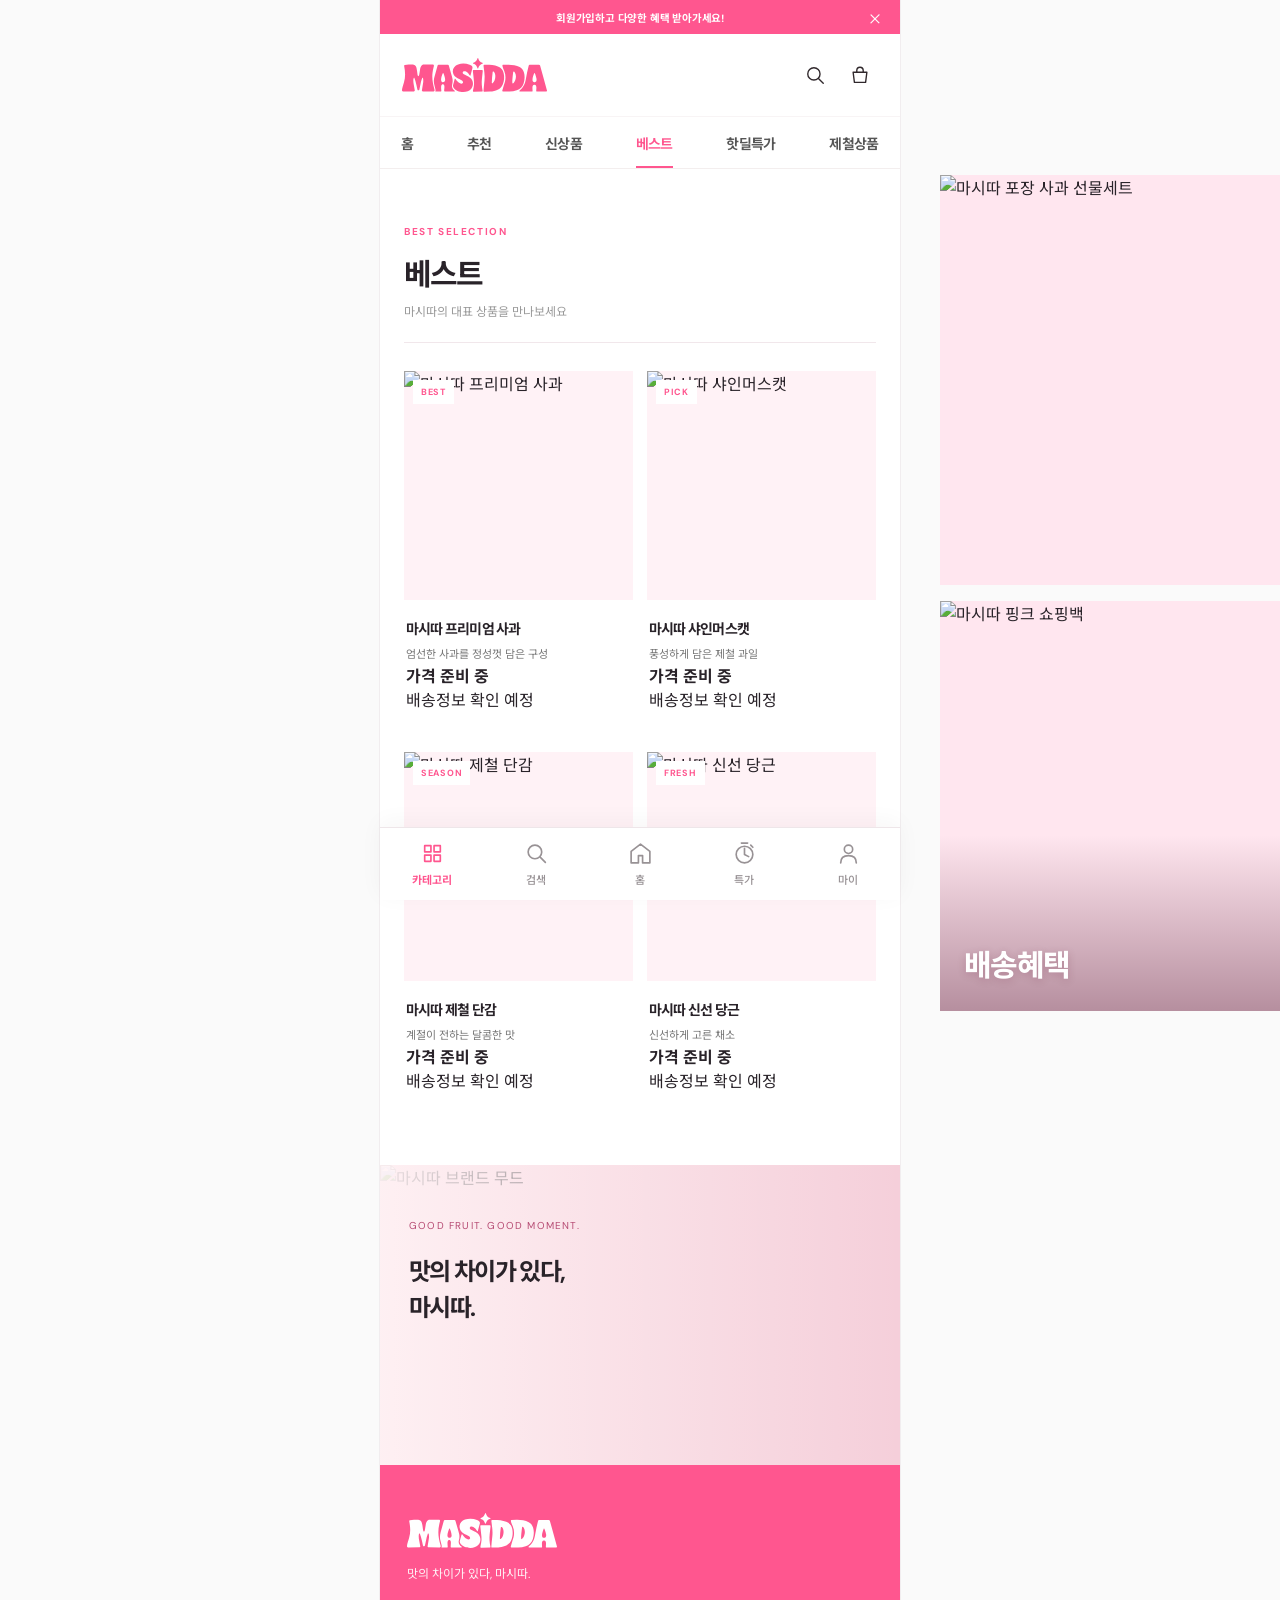
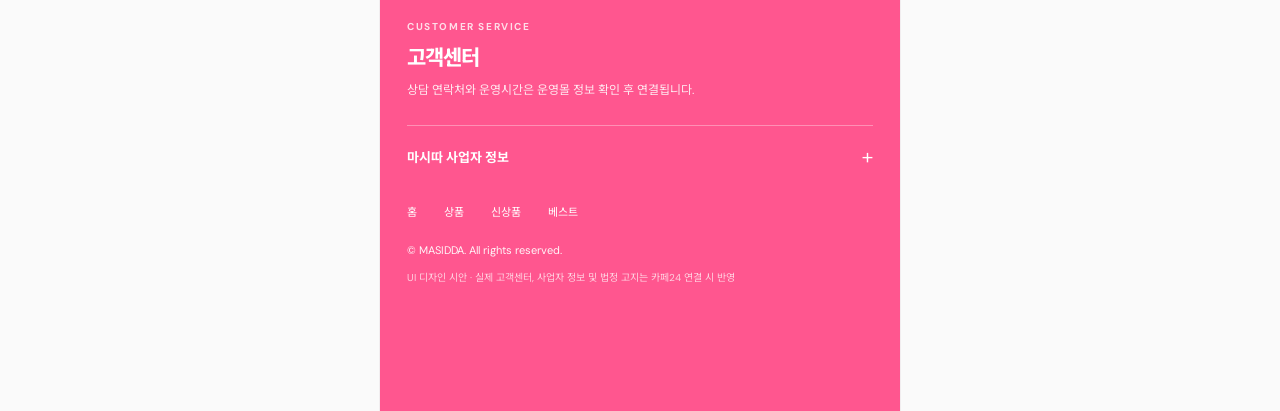
==== best.html @ 2bf72640 "Refine collection listings into clean Onbrix-inspired product commerce cards" ====
<!doctype html>
<html lang="ko"><head><meta charset="utf-8"><meta name="viewport" content="width=device-width,initial-scale=1"><meta name="theme-color" content="#FF568F"><title>베스트 | 마시따 MASIDDA</title><meta name="description" content="베스트 상품을 소개하는 마시따 쇼핑몰 디자인 시안"><link rel="preconnect" href="https://fonts.googleapis.com"><link rel="preconnect" href="https://fonts.gstatic.com" crossorigin><link href="https://fonts.googleapis.com/css2?family=DM+Sans:wght@400;500;600;700&family=Noto+Sans+KR:wght@400;500;600;700;800&display=swap" rel="stylesheet"><link rel="stylesheet" href="./styles.css"><script src="./script.js" defer></script></head>
<body class="no-listing-hero"><div class="site-frame">
<aside class="right-promo" aria-label="마시따 브랜드 안내">
<a class="side-banner side-banner-image-only" href="./season.html" aria-label="마시따 프리미엄 사과 선물세트 보기"><img src="https://nineworksdatabase.planus253.workers.dev/cdn/uncategorized/20261110-045407-2026-11-10-1-50-19-5f9f5aec.webp" alt="마시따 포장 사과 선물세트" loading="lazy"></a>
<a class="side-banner side-banner-delivery" href="./deals.html" aria-label="마시따 배송혜택 보기"><img src="https://nineworksdatabase.planus253.workers.dev/cdn/uncategorized/20261110-045406-2026-11-10-1-50-12-e83f3f9f.webp" alt="마시따 핑크 쇼핑백" loading="lazy"><div class="side-banner-copy"><strong>배송혜택</strong></div></a>
</aside>
<main class="store" id="top">
  <div class="top-notice"><span>회원가입하고 다양한 혜택 받아가세요!</span><button id="closeNotice" aria-label="공지 닫기" type="button">×</button></div>
  <header class="header"><a class="header-logo" href="./index.html" aria-label="마시따 홈"><img src="./assets/masidda-logo-pink.svg" alt="MASIDDA"></a><div class="header-actions"><button class="icon-btn search-toggle" type="button" aria-label="상품 검색"><svg viewBox="0 0 24 24" aria-hidden="true"><circle cx="10.8" cy="10.8" r="6.7"/><path d="m16 16 5 5"/></svg></button><button id="cartBtn" class="icon-btn" type="button" aria-label="장바구니"><svg viewBox="0 0 24 24" aria-hidden="true"><path d="M4.5 9h15l-1.4 11H5.9L4.5 9ZM8.5 9V7a3.5 3.5 0 0 1 7 0v2"/></svg></button></div></header>
  <nav class="main-nav" aria-label="주요 메뉴"><a href="./index.html">홈</a><a href="./recommend.html">추천</a><a href="./new.html">신상품</a><a class="active" aria-current="page" href="./best.html">베스트</a><a href="./deals.html">핫딜특가</a><a href="./season.html">제철상품</a></nav>
  <section class="listing-section"><div class="listing-heading"><span>BEST SELECTION</span><h2>베스트</h2><p>마시따의 대표 상품을 만나보세요</p></div><div class="listing-grid"><article class="listing-card"><div class="listing-photo"><img src="https://nineworksdatabase.planus253.workers.dev/cdn/uncategorized/20261110-045303-1-cff39577.webp" loading="lazy" alt="마시따 프리미엄 사과"><span class="listing-tag">BEST</span></div><div class="listing-meta"><h3>마시따 프리미엄 사과</h3><p>엄선한 사과를 정성껏 담은 구성</p><div class="listing-pricing"><strong>가격 준비 중</strong></div><div class="listing-benefit"><span>배송정보 확인 예정</span></div></div></article><article class="listing-card"><div class="listing-photo"><img src="https://nineworksdatabase.planus253.workers.dev/cdn/uncategorized/20261110-045305-4414-67def83f.webp" loading="lazy" alt="마시따 샤인머스캣"><span class="listing-tag">PICK</span></div><div class="listing-meta"><h3>마시따 샤인머스캣</h3><p>풍성하게 담은 제철 과일</p><div class="listing-pricing"><strong>가격 준비 중</strong></div><div class="listing-benefit"><span>배송정보 확인 예정</span></div></div></article><article class="listing-card"><div class="listing-photo"><img src="https://nineworksdatabase.planus253.workers.dev/cdn/uncategorized/20261110-045304-333-63febd70.webp" loading="lazy" alt="마시따 제철 단감"><span class="listing-tag">SEASON</span></div><div class="listing-meta"><h3>마시따 제철 단감</h3><p>계절이 전하는 달콤한 맛</p><div class="listing-pricing"><strong>가격 준비 중</strong></div><div class="listing-benefit"><span>배송정보 확인 예정</span></div></div></article><article class="listing-card"><div class="listing-photo"><img src="https://nineworksdatabase.planus253.workers.dev/cdn/uncategorized/20261110-045305-4444-6c6596a1.webp" loading="lazy" alt="마시따 신선 당근"><span class="listing-tag">FRESH</span></div><div class="listing-meta"><h3>마시따 신선 당근</h3><p>신선하게 고른 채소</p><div class="listing-pricing"><strong>가격 준비 중</strong></div><div class="listing-benefit"><span>배송정보 확인 예정</span></div></div></article></div></section><section class="listing-promo"><img src="https://nineworksdatabase.planus253.workers.dev/cdn/uncategorized/20261110-045405-2684-182d01d9.webp" alt="마시따 브랜드 무드" loading="lazy"><div><span>GOOD FRUIT. GOOD MOMENT.</span><h2>맛의 차이가 있다,<br>마시따.</h2></div></section><footer class="footer" id="footer">
  <div class="footer-brand"><img src="./assets/masidda-logo-white.svg" alt="MASIDDA"><p>맛의 차이가 있다, 마시따.</p></div>
  <div class="footer-service"><span class="footer-kicker">CUSTOMER SERVICE</span><h2>고객센터</h2><p>상담 연락처와 운영시간은 운영몰 정보 확인 후 연결됩니다.</p></div>
  <details class="footer-business"><summary>마시따 사업자 정보 <span aria-hidden="true">+</span></summary><div>상호명, 대표자, 사업자등록번호, 통신판매업 신고번호, 주소 등 사업자 정보를 카페24 운영몰에서 확인 후 적용합니다.</div></details>
  <div class="footer-nav"><a href="./index.html">홈</a><a href="./recommend.html">상품</a><a href="./new.html">신상품</a><a href="./best.html">베스트</a></div>
  <p class="footer-copyright">© MASIDDA. All rights reserved.</p>
  <p class="footer-demo">UI 디자인 시안 · 실제 고객센터, 사업자 정보 및 법정 고지는 카페24 연결 시 반영</p>
</footer>
<nav class="bottom-navigation" aria-label="하단 빠른 메뉴"><a class="bottom-navigation-item " href="./recommend.html" data-nav="category"><svg viewBox="0 0 24 24" fill="none" stroke="currentColor" stroke-width="1.6" stroke-linecap="round" stroke-linejoin="round" aria-hidden="true"><rect x="4.5" y="4.5" width="6" height="6"/><rect x="13.5" y="4.5" width="6" height="6"/><rect x="4.5" y="13.5" width="6" height="6"/><rect x="13.5" y="13.5" width="6" height="6"/></svg><span>카테고리</span></a><button class="bottom-navigation-item search-toggle" type="button" data-nav="search"><svg viewBox="0 0 24 24" fill="none" stroke="currentColor" stroke-width="1.6" stroke-linecap="round" stroke-linejoin="round" aria-hidden="true"><circle cx="10.5" cy="10.5" r="6.5"/><path d="m15.5 15.5 5 5"/></svg><span>검색</span></button><a class="bottom-navigation-item " href="./index.html" data-nav="home"><svg viewBox="0 0 24 24" fill="none" stroke="currentColor" stroke-width="1.6" stroke-linecap="round" stroke-linejoin="round" aria-hidden="true"><path d="m3 10 9-7 9 7v11h-7v-7h-4v7H3z"/></svg><span>홈</span></a><a class="bottom-navigation-item " href="./deals.html" data-nav="deals"><svg viewBox="0 0 24 24" fill="none" stroke="currentColor" stroke-width="1.6" stroke-linecap="round" stroke-linejoin="round" aria-hidden="true"><circle cx="12" cy="13" r="8"/><path d="M12 7v6l4 2M9 2h6M18 4l2 2"/></svg><span>특가</span></a><button class="bottom-navigation-item my-toggle" type="button" data-nav="my"><svg viewBox="0 0 24 24" fill="none" stroke="currentColor" stroke-width="1.6" stroke-linecap="round" stroke-linejoin="round" aria-hidden="true"><circle cx="12" cy="8" r="4"/><path d="M4.5 21c0-4.5 3-7 7.5-7s7.5 2.5 7.5 7"/></svg><span>마이</span></button></nav></main></div>
<div class="search-overlay" id="searchOverlay" hidden><div class="search-panel" role="dialog" aria-modal="true" aria-label="상품 검색"><div class="search-panel-header"><strong>상품 검색</strong><button class="search-close" type="button" aria-label="검색 닫기">×</button></div><form class="search-form" id="searchForm"><input id="searchInput" type="search" placeholder="찾으시는 과일을 검색하세요" aria-label="검색어" required><button type="submit">검색</button></form><div id="searchResults" class="search-results" aria-live="polite"><p>사과, 단감, 샤인머스캣, 당근을 검색할 수 있습니다.</p></div></div></div><div id="toast" class="toast" role="status" aria-live="polite"></div></body></html>
---- styles.css ----
:root{--pink:#FF568F;--ink:#222;--gray:#757575;--line:#eee;--paper:#fff;--soft:#fff0f5}*{box-sizing:border-box}html{scroll-behavior:smooth}body{margin:0;background:#fafafa;color:var(--ink);font-family:"DM Sans","Noto Sans KR",sans-serif;-webkit-font-smoothing:antialiased}a{color:inherit;text-decoration:none}button{cursor:pointer;font:inherit}button:focus-visible,a:focus-visible{outline:2px solid:var(--pink);outline-offset:3px}.site-frame{width:760px;position:relative;margin:0 auto;display:flex;justify-content:flex-end}.store{width:430px;flex:0 0 430px;background:white;min-height:100vh}.left-promo{position:absolute;right:calc(100% - 255px);top:350px;width:288px;height:310px}.left-promo-inner{height:100%;background:linear-gradient(155deg,#ffeff6,#fff8fa);position:relative;display:flex;flex-direction:column;align-items:center;justify-content:center;gap:8px;overflow:hidden;text-align:center;color:#57313f}.left-promo-inner:before,.left-promo-inner:after{content:"♥";position:absolute;color:#f8c5d8;font-size:65px;opacity:.6}.left-promo-inner:before{top:-15px;left:-15px;transform:rotate(-22deg)}.left-promo-inner:after{bottom:-21px;right:1px;transform:rotate(22deg)}.hearts{color:#ffabc8;letter-spacing:14px;font-size:13px}.hearts span{color:#ff79a5}.promo-eyebrow{font-size:8px;letter-spacing:.12em;color:#cf6e92;margin:3px 0}.left-promo strong{font-size:23px;letter-spacing:-.08em;line-height:1.28;margin-bottom:4px}.coupon-ticket{background:#f9cbdc;min-width:126px;padding:9px 12px;display:flex;flex-direction:column;gap:1px;clip-path:polygon(0 0,100% 0,100% 42%,95% 50%,100% 58%,100% 100%,0 100%,0 58%,5% 50%,0 42%)}.coupon-ticket span{font-size:10px}.coupon-ticket b{font-size:19px;letter-spacing:-.04em}.left-promo small{font-size:8px;color:#c57b95;margin-top:4px}.top-notice{height:36px;background:var(--pink);display:flex;align-items:center;justify-content:center;color:#fff;position:relative;font-size:11px;font-weight:700}.top-notice button{position:absolute;right:12px;top:1px;background:transparent;border:0;color:#fff;font-weight:200;font-size:28px;line-height:32px}.header{height:72px;display:flex;align-items:center;justify-content:space-between;padding:0 21px;background:white}.icon-btn{display:grid;place-items:center;width:32px;height:32px;border:0;background:transparent;padding:3px}.icon-btn svg{width:23px;height:23px;fill:none;stroke:#383838;stroke-width:1.5;stroke-linecap:round;stroke-linejoin:round}.header-logo{background:var(--pink);width:130px;height:39px;display:grid;place-items:center}.header-logo img{display:block;width:116px;height:27px;object-fit:contain}.main-nav{display:flex;align-items:center;justify-content:space-between;height:43px;padding:0 17px;gap:4px;background:#fff;white-space:nowrap}.main-nav a{font-size:12px;font-weight:700;align-self:stretch;display:grid;place-items:center;position:relative;letter-spacing:-.05em}.main-nav a.active{color:var(--pink)}.main-nav a.active:after{content:"";position:absolute;bottom:0;height:3px;background:var(--pink);left:0;right:0}.hero{position:relative;height:545px;overflow:hidden;background:#f2e5df}.hero-track{height:100%;display:flex;transition:transform .45s ease}.hero-slide{position:relative;width:100%;height:100%;flex:0 0 100%;overflow:hidden}.hero-photo{position:absolute;inset:0;background-position:center;background-size:cover}.hero-apple{background-image:url('https://images.unsplash.com/photo-1560806887-1e4cd0b6cbd6?auto=format&fit=crop&w=900&q=90')}.hero-persimmon{background-image:url('https://images.pexels.com/photos/209339/pexels-photo-209339.jpeg?auto=compress&cs=tinysrgb&w=1000')}.hero-gradient{position:absolute;inset:0;background:linear-gradient(to bottom,transparent 35%,rgba(23,15,12,.05) 46%,rgba(23,15,12,.68) 100%)}.hero-copy{position:absolute;bottom:52px;left:29px;right:28px;color:white;text-shadow:0 1px 5px #0004}.hero-copy>span{font-size:10px;letter-spacing:.1em;font-weight:600}.hero-copy h1{font-size:33px;line-height:1.3;letter-spacing:-.065em;margin:10px 0}.hero-copy p{font-size:12px;margin:0}.slide-member{background:#161014}.member-hero{height:100%;display:flex;flex-direction:column;align-items:center;justify-content:center;text-align:center;color:#fff;background:radial-gradient(ellipse at 50% 105%,#6e3b5b 0%,#161014 55%)}.member-hero>small{font-size:10px;letter-spacing:.15em;color:#ffc0d6}.member-hero h1{font-size:32px;letter-spacing:-.07em;line-height:1.32;margin:24px 0 13px}.member-hero h1 em{color:#FF568F;font-style:normal;font-size:38px}.member-hero p{font-size:11px;color:#ddd}.member-ticket{margin-top:46px;background:#fff7f9;border-radius:14px;transform:rotate(-6deg);width:234px;padding:30px 15px;color:#c34f78;font-size:10px;font-weight:700}.member-ticket b{display:block;color:#141414;font-size:33px;letter-spacing:-.05em}.hero-pagination{position:absolute;bottom:20px;right:13px;color:#fff;font-size:10px;z-index:3;display:flex;gap:13px;align-items:center;text-shadow:0 1px 3px #0008}.dots{display:flex;gap:5px}.dots button{border:0;background:#ffffff88;padding:0;width:5px;height:5px;border-radius:50%}.dots button.active{background:var(--pink);width:13px;border-radius:4px}.category-icons{padding:43px 17px 36px;display:grid;grid-template-columns:repeat(5,minmax(0,1fr));text-align:center;gap:4px}.category-icons a{display:flex;flex-direction:column;align-items:center;gap:12px;font-size:10px;font-weight:600;white-space:nowrap}.cat-circle{width:49px;height:49px;display:grid;place-items:center;border-radius:50%;font-weight:800;font-size:16px}.cat-all{background:#ffcfcb;color:#f45877}.cat-apple{background:#f3d6d0;font-size:26px}.cat-veg{background:#e2c8bd;font-size:26px}.cat-food{background:#ffc0ac;font-size:26px}.cat-life{background:#f3beca;font-size:26px}.product-section{padding:32px 22px 34px}.first-section{padding-top:19px}.section-head{display:flex;align-items:end;justify-content:space-between;margin-bottom:20px}.section-head small,.story small,.reviews>small{font-size:9px;letter-spacing:.13em;color:#cf7292;font-weight:700}.section-head h2{font-size:20px;font-weight:800;letter-spacing:-.065em;margin:5px 0 0}.spark{color:#ffbc4c;margin-left:3px}.section-head>a{color:#888;font-size:10px;white-space:nowrap;padding-bottom:2px}.section-head>a span{font-size:17px;margin-left:3px}.product-row{display:grid;grid-auto-flow:column;grid-auto-columns:46%;gap:13px;overflow-x:auto;scrollbar-width:none;scroll-snap-type:x mandatory}.product-row::-webkit-scrollbar{display:none}.product-card{min-width:0;scroll-snap-align:start}.product-photo{aspect-ratio:1/1.16;background:#f4f1ed;position:relative;overflow:hidden}.product-photo img{width:100%;height:100%;object-fit:cover;display:block}.tag{position:absolute;top:8px;left:8px;padding:5px 6px;background:var(--pink);color:#fff;font-size:9px;letter-spacing:.06em}.product-card h3{font-size:12px;line-height:1.5;letter-spacing:-.04em;margin:10px 0 3px}.product-card p{font-size:10px;color:#888;margin:0}.price-placeholder{display:block;font-size:10px;color:#ac7090;margin-top:9px}.two-grid{display:grid;grid-template-columns:1fr 1fr;gap:14px}.line-promo{background:#ffeaf2;padding:32px 23px;position:relative;overflow:hidden;min-height:185px}.line-promo div{position:relative;z-index:1;display:flex;flex-direction:column;gap:13px}.line-promo div>span{font-size:10px;color:#c4547a;letter-spacing:.09em}.line-promo strong{font-size:22px;line-height:1.4;letter-spacing:-.06em}.line-promo small{font-size:11px}.promo-stamp{position:absolute;right:-25px;bottom:-62px;color:#ff8bb2;font-weight:800;font-size:175px;letter-spacing:-.1em;opacity:.35}.story{padding:62px 28px;background:#fff0f5;text-align:center}.story h2{font-size:25px;line-height:1.47;letter-spacing:-.075em;margin:17px 0}.story p{font-size:12px;line-height:1.9;color:#84727a}.story a{display:inline-block;border-bottom:1px solid #d76791;padding:6px 0;margin-top:16px;font-size:11px}.reviews{padding:45px 22px;background:#fffafc}.reviews h2{font-size:19px;letter-spacing:-.055em}.review-card{background:#fff;padding:28px 17px;text-align:center;border:1px solid #f5e3e9}.review-card span{color:#ff568f}.review-card p{font-size:11px;color:#888}.footer{background:#f8f8f8;padding:36px 24px 48px}.footer-logo{display:inline-grid;place-items:center;background:var(--pink);padding:8px 12px}.footer-logo img{width:110px;height:25px;object-fit:contain}.footer p{font-size:11px;color:#666}.footer-links{display:flex;gap:20px;font-size:11px;padding:20px 0;border-bottom:1px solid #ddd}.footer small{display:block;color:#999;font-size:10px;line-height:1.7;padding-top:15px}.backdrop{position:fixed;inset:0;background:#0007;z-index:20}.backdrop[hidden]{display:none}.drawer{position:fixed;z-index:21;background:white;right:0;top:0;bottom:0;width:min(340px,85vw);padding:23px;display:flex;flex-direction:column;gap:23px;transform:translateX(105%);transition:transform .25s}.drawer.open{transform:translateX(0)}.drawer-head{background:var(--pink);margin:-23px -23px 10px;padding:23px;display:flex;align-items:center;justify-content:space-between}.drawer-head img{width:134px;height:32px}.drawer-head button{background:transparent;border:0;color:white;font-size:32px}.drawer>a{font-size:16px;font-weight:600}.toast{position:fixed;bottom:28px;left:50%;transform:translate(-50%,20px);background:#30232a;color:white;z-index:35;padding:14px 18px;font-size:12px;opacity:0;transition:.2s;pointer-events:none;text-align:center;max-width:90vw}.toast.show{opacity:1;transform:translate(-50%,0)}@media(min-width:1100px){.site-frame{width:860px}.left-promo{right:calc(100% - 330px)}}@media(max-width:760px){body{background:#fff}.site-frame{display:block;width:100%}.left-promo{display:none}.store{width:100%;max-width:430px;margin:auto}.hero{height:min(126vw,545px)}}@media(max-width:390px){.header{height:66px}.main-nav{padding:0 10px}.main-nav a{font-size:11px}.category-icons{padding:35px 10px}.cat-circle{width:44px;height:44px}.category-icons a{font-size:9px}.hero-copy h1{font-size:30px}}@media(prefers-reduced-motion:reduce){*,*:before,*:after{scroll-behavior:auto!important;transition:none!important}}
/* MASIDDA brand refinement / 2026-11 */
:root {--pink:#FF568F;--ink:#292329;--soft-pink:#fff3f7}
body{background:#fafafa;color:var(--ink)}
.store{box-shadow:0 0 0 1px #f1edef}
.header{height:78px;background:#fff;padding:0 24px;border-bottom:1px solid #f8f4f5}
.header-logo{background:transparent;width:150px;height:55px;display:flex;align-items:center;justify-content:center}
.header-logo img{width:142px;height:auto;max-height:44px;object-fit:contain}
.icon-btn{width:38px;height:38px;border-radius:50%;transition:background .2s ease}
.icon-btn:hover{background:#fff1f5}
.icon-btn svg{width:22px;height:22px;stroke:#30282c;stroke-width:1.5}
.top-notice{height:34px;font-size:10.5px;letter-spacing:-.02em}
.main-nav{height:49px;border-bottom:1px solid #f3eeee;padding:0 19px}
.main-nav a{font-size:11px;color:#555;font-weight:600;letter-spacing:-.04em}
.main-nav a.active{color:#FF568F;font-weight:800}
.main-nav a.active:after{height:2px}
.left-promo-inner{background:#fff2f6;border:1px solid #ffe1ea;gap:10px}
.left-promo-inner:before,.left-promo-inner:after{content:"";width:100px;height:100px;border:1px solid #fac2d5;border-radius:50%;opacity:.7}
.left-promo-inner:before{top:-60px;left:-45px}
.left-promo-inner:after{bottom:-60px;right:-40px}
.hearts,.hearts span{color:#d97196;letter-spacing:.13em;font-size:9px;font-weight:700}
.left-promo strong{font-size:22px;line-height:1.4}
.coupon-ticket{background:#fff;clip-path:none;border:1px solid #f4cad7;min-width:145px;padding:10px 15px}
.coupon-ticket b{color:#FF568F;font-size:21px}
.coupon-ticket span{color:#66535a}
.promo-eyebrow{display:none}
.category-icons{padding:32px 15px;border-bottom:1px solid #f7f4f5;gap:6px}
.category-icons a{gap:10px;font-size:10px;color:#484147;letter-spacing:-.03em}
.cat-circle,.cat-all,.cat-apple,.cat-veg,.cat-food,.cat-life{width:59px;height:59px;background:#fff2f6;border:1px solid #ffe0eb;color:#dc4e7f;display:grid;place-items:center;transition:background .2s,transform .2s}
.cat-circle svg{width:28px;height:28px;fill:none;stroke:currentColor;stroke-width:1.5;stroke-linejoin:round;stroke-linecap:round}
.category-icons a:hover .cat-circle{background:#ffe0eb;transform:translateY(-2px)}
.hero{height:530px}
.hero-copy{bottom:57px}
.hero-copy h1{font-size:32px;line-height:1.38;font-weight:700}
.hero-copy>span{font-size:9px;font-weight:700;letter-spacing:.2em}
.hero-gradient{background:linear-gradient(to bottom,rgba(0,0,0,.01) 25%,rgba(0,0,0,.07) 50%,rgba(0,0,0,.73) 100%)}
.product-section{padding:38px 22px}
.first-section{padding-top:36px}
.section-head{margin-bottom:19px}
.section-head h2{font-size:20px;margin-top:7px;letter-spacing:-.06em}
.section-head small{color:#FF568F;letter-spacing:.16em}
.section-head>a{font-size:11px;color:#777}
.section-intro{font-size:11px;color:#9b8e93;margin:7px 0 0}
.product-photo{background:#f9f6f4;aspect-ratio:4/5;border-radius:2px}
.product-photo img{transition:transform .4s ease}
.product-card:hover .product-photo img{transform:scale(1.035)}
.tag{background:white;color:#e54e82;font-weight:700;letter-spacing:.08em;padding:7px 9px}
.product-card h3{font-size:13px;font-weight:700}
.product-card p{font-size:11px}
.line-promo{background:#fff2f6}
.story{background:#fff5f7}
.reviews{background:#fdfbfc}
@media(max-width:390px){.header-logo{width:136px}.header-logo img{width:132px}.main-nav{padding:0 12px}.main-nav a{font-size:10px}.cat-circle,.cat-all,.cat-apple,.cat-veg,.cat-food,.cat-life{width:49px;height:49px}.cat-circle svg{width:24px;height:24px}.hero{height:490px}}

/* Reference width exploration: Onbrix-inspired broader mobile storefront.
   520px is a working design target, not a verified measurement of Onbrix CSS. */
@media(min-width:951px){
  .site-frame{width:100%;max-width:1440px;display:flex;justify-content:center;margin:0 auto}
  .store{width:520px;flex:0 0 520px;max-width:520px}
  .left-promo{position:absolute;width:288px;height:310px;right:calc(50% + 320px);top:345px}
}
@media(min-width:761px) and (max-width:950px){
  .site-frame{width:100%;display:flex;justify-content:center}
  .store{width:520px;max-width:520px;flex:0 0 520px}
  .left-promo{display:none}
}
@media(max-width:760px){
  .site-frame{display:block;width:100%}
  .store{width:100%;max-width:520px;margin:0 auto;flex:auto}
  .left-promo{display:none}
}
@media(min-width:761px){
  .hero{height:620px}
  .hero-copy{bottom:65px;left:33px}
  .hero-copy h1{font-size:36px}
  .header{height:83px}
  .main-nav{height:52px;padding-left:25px;padding-right:25px}
  .main-nav a{font-size:12px}
  .category-icons{padding:39px 25px 38px}
  .cat-circle,.cat-all,.cat-apple,.cat-veg,.cat-food,.cat-life{width:66px;height:66px}
  .cat-circle svg{width:30px;height:30px}
  .product-section{padding-left:26px;padding-right:26px}
  .product-row{grid-auto-columns:45%;gap:16px}
  .two-grid{gap:18px}
  .section-head h2{font-size:22px}
}

/* MASIDDA supplied-image editorial layout */
.site-frame{overflow:visible}
.right-promo{position:absolute;left:calc(50% + 300px);top:175px;width:340px;display:flex;flex-direction:column;gap:20px;z-index:2}
.side-banner{display:block;position:relative;background:#fff0f5;overflow:hidden;border:1px solid #f0e9ec}
.side-banner img{display:block;width:100%;height:325px;object-fit:cover;object-position:center center;transition:transform .35s}
.side-banner:hover img{transform:scale(1.025)}
.side-banner-copy{padding:19px 22px 21px;background:#fff;display:flex;flex-direction:column;gap:8px}
.side-banner-copy span{font-size:10px;color:#FF568F;letter-spacing:.13em;font-weight:700}
.side-banner-copy strong{font-size:22px;line-height:1.4;letter-spacing:-.055em}
.side-banner-copy small{font-size:11px;color:#827b7d}
.hero{height:630px;background:#fff}
.hero-slide .hero-photo{background-repeat:no-repeat;background-position:center;background-size:cover}
.slide-apple{background:#fff}
.slide-apple .hero-photo{inset:auto 0 0;position:absolute;height:62%;background-size:cover;background-position:center 58%}
.slide-apple .hero-copy{top:65px;bottom:auto;color:#FF568F;text-shadow:none;left:30px}
.slide-apple .hero-copy>span{color:#cc4a78}
.slide-apple .hero-copy h1{font-size:38px;letter-spacing:-.065em}
.slide-apple .hero-copy p{color:#906773}
.slide-watermelon{background:#f7b1c3}
.slide-watermelon .hero-photo{inset:0;background-position:center}
.slide-watermelon .hero-copy{top:62px;bottom:auto;color:#fff;text-shadow:0 2px 10px #8a284766}
.slide-strawberry{background:#ffb4cb}
.slide-strawberry .hero-photo{inset:0;background-position:center 48%}
.slide-strawberry .hero-copy{top:60px;bottom:auto;color:#fff;text-shadow:0 2px 9px #8f43587a}
.hero-pagination{background:#32212a85;padding:7px 10px;border-radius:12px;bottom:18px;right:17px}
.line-promo{position:relative;min-height:300px;padding:0;background:#f9dae4;display:block;overflow:hidden}
.line-promo>img{width:100%;height:300px;display:block;object-fit:cover;object-position:center center}
.line-promo:after{content:"";position:absolute;inset:0;background:linear-gradient(90deg,#fff2f6ee 0%,#fff2f6be 48%,transparent 85%);pointer-events:none}
.line-promo .line-promo-copy{position:absolute;left:27px;top:42px;z-index:2;display:flex;flex-direction:column;gap:14px}
.line-promo .line-promo-copy span{font-size:10px;color:#bd456f;letter-spacing:.12em;font-weight:700}
.line-promo .line-promo-copy strong{font-size:24px;line-height:1.45;letter-spacing:-.055em}
.line-promo .line-promo-copy small{font-size:11px;color:#655660}
.story{padding:0;background:#fff;text-align:center}
.story-visual{height:270px;overflow:hidden;background:#fff}
.story-visual img{height:100%;width:100%;object-fit:cover;object-position:center}
.story-inner{padding:42px 24px 52px;background:#fff8fa}
.story-inner small{font-size:10px;letter-spacing:.14em;color:#FF568F}
.story-inner h2{font-size:29px;margin:15px 0;line-height:1.35}
.story-inner p{font-size:12px;line-height:1.85;color:#777}
.story-inner a{font-size:11px;margin-top:15px;display:inline-block;border-bottom:1px solid #FF568F;padding-bottom:6px}
.product-photo{aspect-ratio:1/1;background:#fff1f6}
.product-photo img{object-fit:cover;object-position:center}
.product-row{grid-auto-columns:48%}
@media(max-width:1100px){.right-promo{left:calc(50% + 285px);width:250px}.side-banner img{height:240px}.side-banner-copy{padding:15px}.side-banner-copy strong{font-size:18px}}
@media(max-width:950px){.right-promo{display:none}}
@media(max-width:760px){.hero{height:min(125vw,630px)}.slide-apple .hero-copy{top:50px}.slide-apple .hero-copy h1{font-size:33px}.line-promo>img{height:270px}.line-promo{min-height:270px}}
@media(max-width:390px){.hero{height:490px}.slide-apple .hero-copy h1{font-size:30px}.slide-apple .hero-copy{top:42px}.product-row{grid-auto-columns:51%}}

/* Premium slider indicator: understated, no pill or opaque box */
.hero-pagination{left:auto!important;right:24px!important;bottom:23px!important;display:flex!important;flex-direction:row!important;align-items:center!important;gap:13px!important;background:transparent!important;border:none!important;border-radius:0!important;padding:0!important;box-shadow:none!important;backdrop-filter:none!important;text-shadow:none!important;color:#fff!important;font-weight:600!important;font-size:10px!important;letter-spacing:.12em!important}
.hero-pagination #slideNumber{display:block;font-variant-numeric:tabular-nums;white-space:nowrap;text-shadow:0 1px 7px #0005}
.hero-pagination .dots{display:flex;align-items:center;gap:4px!important}
.hero-pagination .dots button{height:2px!important;width:20px!important;background:#ffffff80!important;border-radius:0!important;box-shadow:0 1px 4px #0002;transition:background .2s,width .2s}
.hero-pagination .dots button.active{width:28px!important;height:2px!important;background:#fff!important;border-radius:0!important}
/* Onbrix-style right editorial banners — full bleed artwork and embedded copy */
.right-promo{gap:16px!important}
.side-banner{height:410px;min-height:0;position:relative;display:block;border:none!important;border-radius:0!important;background:#ffe6ef;isolation:isolate}
.side-banner img{position:absolute!important;inset:0;width:100%!important;height:100%!important;object-fit:cover!important;object-position:center 58%!important;display:block}
.side-banner:after{content:"";position:absolute;inset:0;z-index:0;background:linear-gradient(180deg,rgba(255,244,248,.96) 0%,rgba(255,244,248,.85) 27%,rgba(255,244,248,.0) 60%);pointer-events:none}
.side-banner-copy{position:absolute!important;z-index:2;top:24px;left:24px;right:24px;bottom:auto;background:transparent!important;padding:0!important;display:flex;flex-direction:column;align-items:flex-start;gap:8px!important}
.side-banner-copy span{font-size:10px!important;letter-spacing:.16em;color:#cc4172!important}
.side-banner-copy strong{font-size:27px!important;line-height:1.38!important;letter-spacing:-.065em!important;color:#392b32}
.side-banner-copy small{margin-top:3px;font-size:11px!important;color:#836675!important}
@media(min-width:951px) and (max-width:1100px){.side-banner{height:345px}.side-banner-copy{top:18px;left:18px;right:18px}.side-banner-copy strong{font-size:23px!important}}
@media(max-width:950px){.right-promo{display:none!important}}

/* Review photo cards and official signature-pink footer */
.reviews{background:#fff!important;padding:52px 26px 62px!important}
.review-heading{display:flex;justify-content:space-between;gap:10px;align-items:center;margin-bottom:18px}
.review-heading .section-label{display:block;font-size:10px;font-weight:700;color:#FF568F;letter-spacing:.15em}
.review-heading h2{font-size:23px!important;font-weight:750;letter-spacing:-.055em;margin:8px 0 5px}
.review-heading p{font-size:11px;color:#8f8588;margin:0}
.review-more{font-size:11px;color:#777;white-space:nowrap}
.review-demo-label{font-size:10px;color:#a59b9e;margin:0 0 15px;line-height:1.6}
.review-carousel{display:grid;grid-auto-flow:column;grid-auto-columns:72%;gap:14px;overflow-x:auto;scroll-snap-type:x mandatory;scrollbar-width:none;padding-bottom:5px}
.review-carousel::-webkit-scrollbar{display:none}
.review-item{min-width:0;scroll-snap-align:start}
.review-picture{aspect-ratio:1/1;overflow:hidden;background:#fff2f6}
.review-picture img{height:100%;width:100%;display:block;object-fit:cover}
.review-detail{padding:13px 2px 8px}
.review-stars{color:#FF568F;letter-spacing:2px;font-size:15px;line-height:1}
.review-detail h3{font-size:14px;line-height:1.5;letter-spacing:-.045em;margin:9px 0 7px;font-weight:700}
.review-detail p{color:#777;font-size:12px;line-height:1.7;display:-webkit-box;-webkit-line-clamp:2;-webkit-box-orient:vertical;overflow:hidden;margin:0}
.review-author{display:block;margin-top:12px;color:#a89fa3;font-size:9px;letter-spacing:.09em}
.footer{background:#FF568F!important;color:#fff!important;padding:48px 27px 56px!important}
.footer-brand{padding-bottom:36px}
.footer-brand img{width:162px;max-width:100%;height:auto;display:block}
.footer-brand p{margin:16px 0 0;color:#fff!important;opacity:.92;font-size:12px}
.footer-service{padding:25px 0 31px;border-top:1px solid #ffffff55;border-bottom:1px solid #ffffff55}
.footer-kicker{display:block;font-size:10px;letter-spacing:.16em;font-weight:700;color:#fff;opacity:.8}
.footer-service h2{font-size:26px;letter-spacing:-.055em;margin:11px 0 9px;font-weight:750}
.footer-service p{font-size:12px!important;color:#fff!important;opacity:.86;line-height:1.8;margin:0}
.footer-business{border-bottom:1px solid #ffffff55;padding:22px 0}
.footer-business summary{list-style:none;font-size:13px;font-weight:700;display:flex;justify-content:space-between;align-items:center;cursor:pointer}
.footer-business summary::-webkit-details-marker{display:none}
.footer-business summary span{font-size:22px;font-weight:300;transition:transform .2s}
.footer-business[open] summary span{transform:rotate(45deg)}
.footer-business div{padding-top:15px;color:#fff;font-size:11px;line-height:1.75;opacity:.88}
.footer-nav{display:flex;justify-content:space-between;gap:10px;padding:25px 0 20px!important;border:0!important}
.footer-nav a{font-size:11px;color:#fff!important}
.footer-copyright{color:#fff!important;font-size:11px!important;opacity:.95;margin:7px 0!important}
.footer-demo{color:#fff!important;font-size:10px!important;opacity:.73;line-height:1.7;margin-top:22px!important}
@media(min-width:761px){.review-carousel{grid-auto-columns:63%}}
@media(max-width:390px){.reviews{padding:42px 20px 50px!important}.review-carousel{grid-auto-columns:78%}.footer{padding:42px 22px 50px!important}}

/* Larger main navigation and linked category collection pages */
.main-nav a{font-size:14px!important;font-weight:650!important;letter-spacing:-.04em}
.main-nav{padding-left:21px!important;padding-right:21px!important;gap:7px}
.listing-hero{height:455px;position:relative;overflow:hidden;background:#fff5f7}
.listing-hero>img{position:absolute;width:100%;height:100%;object-fit:cover;object-position:center 60%;inset:0}
.listing-hero-light>img{height:70%;top:auto;bottom:0;object-position:center}
.listing-hero-text{position:relative;z-index:1;padding:39px 29px 0;color:#FF568F}
.listing-hero-text>span{font-size:10px;letter-spacing:.17em;font-weight:700}
.listing-hero-text h1{font-size:34px;line-height:1.3;letter-spacing:-.075em;margin:13px 0;font-weight:750}
.listing-hero-text p{font-size:12px;line-height:1.7;margin:0}
.listing-hero-pink .listing-hero-text{color:#fff;text-shadow:0 1px 7px #612b3c55}
.listing-hero-pink:after{content:"";position:absolute;inset:0;background:linear-gradient(#6d294945,transparent 50%);pointer-events:none}
.listing-hero-pink .listing-hero-text{z-index:2}
.listing-section{padding:42px 24px 62px}
.listing-heading>span{font-size:10px;font-weight:700;letter-spacing:.16em;color:#FF568F}
.listing-heading h2{font-size:25px;letter-spacing:-.07em;margin:10px 0 8px}
.listing-heading p{font-size:12px;color:#999;margin:0 0 27px}
.listing-grid{display:grid;grid-template-columns:repeat(2,minmax(0,1fr));gap:30px 14px}
.listing-photo{position:relative;aspect-ratio:1;overflow:hidden;background:#fff2f6}
.listing-photo img{width:100%;height:100%;object-fit:cover;display:block}
.listing-tag{position:absolute;left:9px;top:9px;background:#fff;color:#FF568F;padding:6px 8px;font-size:9px;letter-spacing:.08em;font-weight:700}
.listing-meta{padding:11px 2px}
.listing-meta>span{font-size:9px;letter-spacing:.11em;color:#d85e89}
.listing-meta h3{font-size:14px;line-height:1.5;margin:8px 0 5px;letter-spacing:-.055em}
.listing-meta p{font-size:11px;color:#777;line-height:1.65;margin:0}
.listing-meta small{font-size:10px;color:#a8979e;line-height:1.5;display:block;margin-top:10px}
.listing-note{padding:17px 18px;background:#fff2f6;margin-bottom:25px}
.listing-note strong{font-size:13px}
.listing-note p{font-size:11px;color:#8a747d;line-height:1.7;margin:7px 0 0}
.listing-promo{position:relative;height:300px;background:#f5cfda;overflow:hidden}
.listing-promo img{height:100%;width:100%;object-fit:cover}
.listing-promo:after{content:"";position:absolute;inset:0;background:linear-gradient(90deg,#fff3f5e8,transparent)}
.listing-promo>div{position:absolute;top:48px;left:29px;z-index:2}
.listing-promo span{font-size:10px;color:#b64b73;letter-spacing:.12em}
.listing-promo h2{font-size:24px;line-height:1.5;letter-spacing:-.07em}
@media(max-width:390px){.main-nav{padding:0 10px!important;gap:4px}.main-nav a{font-size:12.5px!important}.listing-hero{height:390px}.listing-hero-text{padding:32px 22px}.listing-hero-text h1{font-size:30px}.listing-section{padding:35px 19px 50px}}

/* Side-banner final art direction */
.right-promo .side-banner-image-only::after{display:none!important}
.right-promo .side-banner-image-only img{object-position:center center!important}
.right-promo .side-banner-delivery::after{
  background:linear-gradient(to top,rgba(63,0,28,.38),rgba(63,0,28,0) 43%)!important;
}
.right-promo .side-banner-delivery .side-banner-copy{
  top:auto!important;bottom:27px!important;left:24px!important;right:24px!important;
  padding:0!important;background:transparent!important;
}
.right-promo .side-banner-delivery .side-banner-copy strong{
  color:#fff!important;font-size:30px!important;font-weight:750!important;
  line-height:1.2!important;letter-spacing:-.055em!important;
  text-shadow:0 2px 8px rgba(95,12,40,.2);
}
@media(min-width:951px) and (max-width:1100px){
  .right-promo .side-banner-delivery .side-banner-copy{bottom:20px!important;left:18px!important}
  .right-promo .side-banner-delivery .side-banner-copy strong{font-size:25px!important}
}

/* MASIDDA 2026-11 header, simplified footer and fixed mobile-style navigation */
.header{justify-content:space-between!important;padding:0 22px!important;gap:14px}
.header-logo{margin:0!important;justify-content:flex-start!important;flex:0 0 auto;width:148px!important}
.header-logo img{width:145px!important}
.header-actions{display:flex;align-items:center;gap:8px;margin-left:auto}
.header-actions .icon-btn{width:37px;height:37px}
.header-actions .icon-btn svg{width:22px;height:22px}
.no-listing-hero .listing-section{padding-top:50px}
.no-listing-hero .listing-heading{border-bottom:1px solid #f1e7eb;padding-bottom:22px;margin-bottom:28px}
.no-listing-hero .listing-heading h2{font-size:30px}
.no-listing-hero .listing-heading p{margin-bottom:0}
.footer{padding-bottom:115px!important}
.footer-brand{padding-bottom:25px!important}
.footer-brand img{width:150px}
.footer-service{border:none!important;padding:13px 0 23px!important}
.footer-service h2{font-size:21px;margin:8px 0}
.footer-business{padding:16px 0!important;border-top:1px solid rgba(255,255,255,.34);border-bottom:none!important}
.footer-nav{border:none!important;padding:16px 0 12px!important;justify-content:flex-start;gap:27px}
.footer-copyright{margin:12px 0 0!important}
.footer-demo{margin-top:12px!important}
.bottom-navigation{position:fixed;bottom:0;left:50%;transform:translateX(-50%);z-index:15;width:min(520px,100%);height:72px;padding-bottom:env(safe-area-inset-bottom);box-sizing:content-box;display:grid;grid-template-columns:repeat(5,minmax(0,1fr));background:rgba(255,255,255,.98);border-top:1px solid #eee6e9;box-shadow:0 -5px 22px #3714210a}
.bottom-navigation-item{appearance:none;border:0;background:none;text-decoration:none;display:flex;flex-direction:column;justify-content:center;align-items:center;gap:5px;color:#989295;font-family:inherit;font-size:11px;font-weight:500;padding:8px 0;min-width:0;cursor:pointer}
.bottom-navigation-item svg{width:25px;height:25px;display:block}
.bottom-navigation-item.active{color:#FF568F;font-weight:700}
.bottom-navigation-item:focus-visible{outline:2px solid #FF568F;outline-offset:-2px}
.search-overlay[hidden]{display:none}
.search-overlay{position:fixed;inset:0;background:#1119;z-index:35;display:flex;align-items:flex-start;justify-content:center;padding:70px 15px 20px}
.search-panel{background:white;width:min(480px,100%);padding:25px 22px;box-shadow:0 18px 60px #0002}
.search-panel-header{display:flex;align-items:center;justify-content:space-between;margin-bottom:20px}
.search-panel-header strong{font-size:21px}
.search-close{border:0;background:transparent;font-size:27px;line-height:1}
.search-form{display:flex;gap:8px}
.search-form input{min-width:0;flex:1;border:1px solid #e8dce1;background:#fff;padding:13px;font-size:14px}
.search-form button{border:0;background:#FF568F;color:#fff;font-weight:700;padding:0 19px}
.search-results{display:flex;flex-direction:column;gap:9px;margin-top:20px}
.search-results p{font-size:12px;line-height:1.7;color:#8b8386}
.search-results a{border-bottom:1px solid #f2e5e9;padding:10px 0;font-size:14px}
body.search-open{overflow:hidden}
@media(max-width:760px){.bottom-navigation{width:100%;max-width:520px}.header{padding:0 20px!important}}
@media(max-width:390px){.header-logo{width:132px!important}.header-logo img{width:130px!important}.header-actions{gap:3px}.bottom-navigation{height:65px}.bottom-navigation-item svg{width:23px;height:23px}.bottom-navigation-item{font-size:10px}}
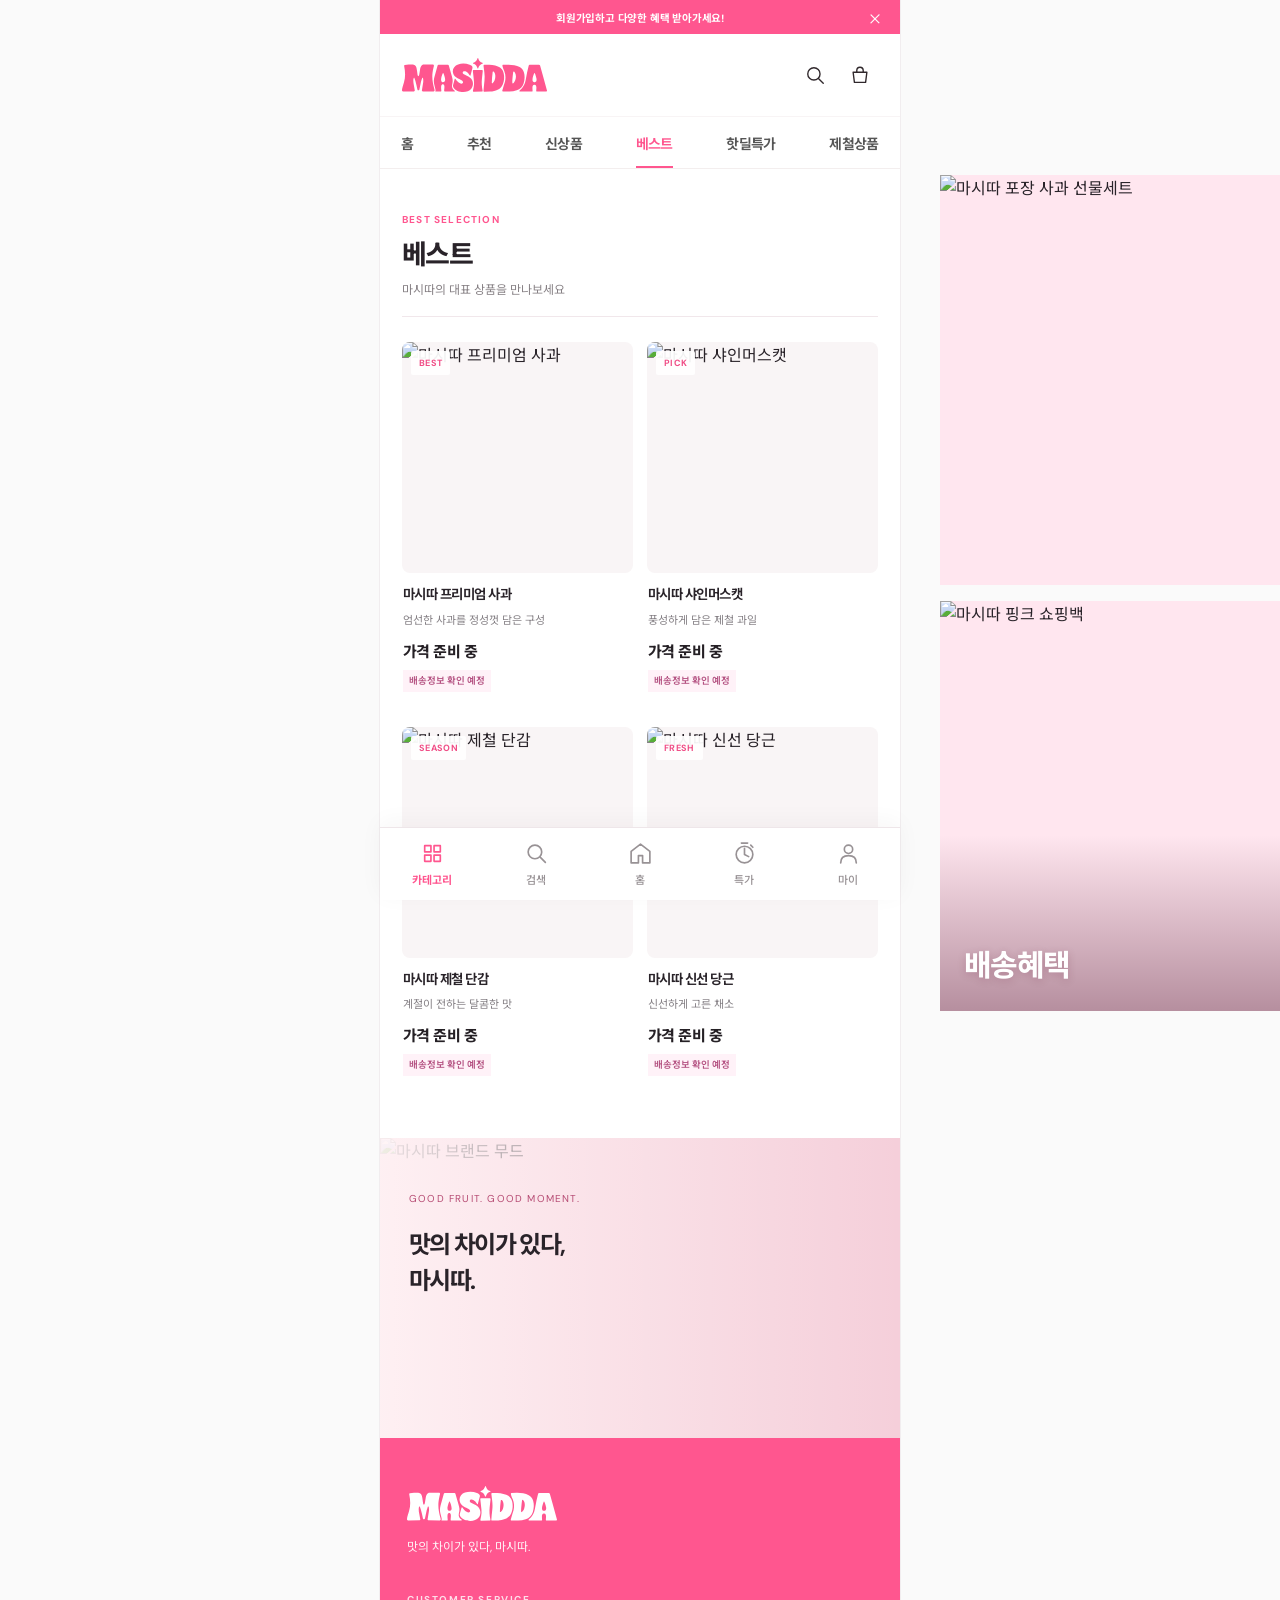
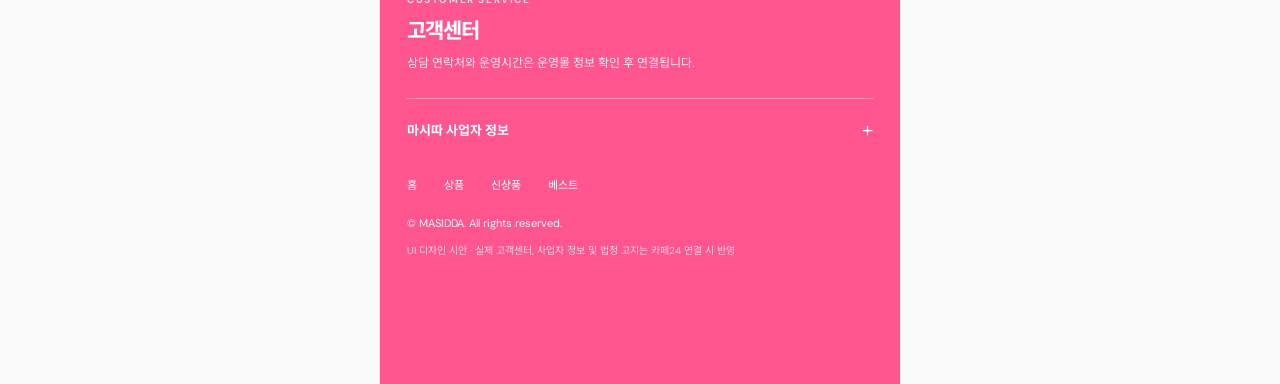
==== commit 7219f11e: "Link MASIDDA product cards to dedicated item detail pages" ====
--- a/best.html
+++ b/best.html
@@ -9,7 +9,7 @@
   <div class="top-notice"><span>회원가입하고 다양한 혜택 받아가세요!</span><button id="closeNotice" aria-label="공지 닫기" type="button">×</button></div>
   <header class="header"><a class="header-logo" href="./index.html" aria-label="마시따 홈"><img src="./assets/masidda-logo-pink.svg" alt="MASIDDA"></a><div class="header-actions"><button class="icon-btn search-toggle" type="button" aria-label="상품 검색"><svg viewBox="0 0 24 24" aria-hidden="true"><circle cx="10.8" cy="10.8" r="6.7"/><path d="m16 16 5 5"/></svg></button><button id="cartBtn" class="icon-btn" type="button" aria-label="장바구니"><svg viewBox="0 0 24 24" aria-hidden="true"><path d="M4.5 9h15l-1.4 11H5.9L4.5 9ZM8.5 9V7a3.5 3.5 0 0 1 7 0v2"/></svg></button></div></header>
   <nav class="main-nav" aria-label="주요 메뉴"><a href="./index.html">홈</a><a href="./recommend.html">추천</a><a href="./new.html">신상품</a><a class="active" aria-current="page" href="./best.html">베스트</a><a href="./deals.html">핫딜특가</a><a href="./season.html">제철상품</a></nav>
-  <section class="listing-section"><div class="listing-heading"><span>BEST SELECTION</span><h2>베스트</h2><p>마시따의 대표 상품을 만나보세요</p></div><div class="listing-grid"><article class="listing-card"><div class="listing-photo"><img src="https://nineworksdatabase.planus253.workers.dev/cdn/uncategorized/20261110-045303-1-cff39577.webp" loading="lazy" alt="마시따 프리미엄 사과"><span class="listing-tag">BEST</span></div><div class="listing-meta"><h3>마시따 프리미엄 사과</h3><p>엄선한 사과를 정성껏 담은 구성</p><div class="listing-pricing"><strong>가격 준비 중</strong></div><div class="listing-benefit"><span>배송정보 확인 예정</span></div></div></article><article class="listing-card"><div class="listing-photo"><img src="https://nineworksdatabase.planus253.workers.dev/cdn/uncategorized/20261110-045305-4414-67def83f.webp" loading="lazy" alt="마시따 샤인머스캣"><span class="listing-tag">PICK</span></div><div class="listing-meta"><h3>마시따 샤인머스캣</h3><p>풍성하게 담은 제철 과일</p><div class="listing-pricing"><strong>가격 준비 중</strong></div><div class="listing-benefit"><span>배송정보 확인 예정</span></div></div></article><article class="listing-card"><div class="listing-photo"><img src="https://nineworksdatabase.planus253.workers.dev/cdn/uncategorized/20261110-045304-333-63febd70.webp" loading="lazy" alt="마시따 제철 단감"><span class="listing-tag">SEASON</span></div><div class="listing-meta"><h3>마시따 제철 단감</h3><p>계절이 전하는 달콤한 맛</p><div class="listing-pricing"><strong>가격 준비 중</strong></div><div class="listing-benefit"><span>배송정보 확인 예정</span></div></div></article><article class="listing-card"><div class="listing-photo"><img src="https://nineworksdatabase.planus253.workers.dev/cdn/uncategorized/20261110-045305-4444-6c6596a1.webp" loading="lazy" alt="마시따 신선 당근"><span class="listing-tag">FRESH</span></div><div class="listing-meta"><h3>마시따 신선 당근</h3><p>신선하게 고른 채소</p><div class="listing-pricing"><strong>가격 준비 중</strong></div><div class="listing-benefit"><span>배송정보 확인 예정</span></div></div></article></div></section><section class="listing-promo"><img src="https://nineworksdatabase.planus253.workers.dev/cdn/uncategorized/20261110-045405-2684-182d01d9.webp" alt="마시따 브랜드 무드" loading="lazy"><div><span>GOOD FRUIT. GOOD MOMENT.</span><h2>맛의 차이가 있다,<br>마시따.</h2></div></section><footer class="footer" id="footer">
+  <section class="listing-section"><div class="listing-heading"><span>BEST SELECTION</span><h2>베스트</h2><p>마시따의 대표 상품을 만나보세요</p></div><div class="listing-grid"><a class="product-link" href="./product.html?item=apple" aria-label="마시따 프리미엄 사과 상품 상세 보기"><article class="listing-card"><div class="listing-photo"><img src="https://nineworksdatabase.planus253.workers.dev/cdn/uncategorized/20261110-045303-1-cff39577.webp" loading="lazy" alt="마시따 프리미엄 사과"><span class="listing-tag">BEST</span></div><div class="listing-meta"><h3>마시따 프리미엄 사과</h3><p>엄선한 사과를 정성껏 담은 구성</p><div class="listing-pricing"><strong>가격 준비 중</strong></div><div class="listing-benefit"><span>배송정보 확인 예정</span></div></div></article></a><a class="product-link" href="./product.html?item=grape" aria-label="마시따 샤인머스캣 상품 상세 보기"><article class="listing-card"><div class="listing-photo"><img src="https://nineworksdatabase.planus253.workers.dev/cdn/uncategorized/20261110-045305-4414-67def83f.webp" loading="lazy" alt="마시따 샤인머스캣"><span class="listing-tag">PICK</span></div><div class="listing-meta"><h3>마시따 샤인머스캣</h3><p>풍성하게 담은 제철 과일</p><div class="listing-pricing"><strong>가격 준비 중</strong></div><div class="listing-benefit"><span>배송정보 확인 예정</span></div></div></article></a><a class="product-link" href="./product.html?item=persimmon" aria-label="마시따 제철 단감 상품 상세 보기"><article class="listing-card"><div class="listing-photo"><img src="https://nineworksdatabase.planus253.workers.dev/cdn/uncategorized/20261110-045304-333-63febd70.webp" loading="lazy" alt="마시따 제철 단감"><span class="listing-tag">SEASON</span></div><div class="listing-meta"><h3>마시따 제철 단감</h3><p>계절이 전하는 달콤한 맛</p><div class="listing-pricing"><strong>가격 준비 중</strong></div><div class="listing-benefit"><span>배송정보 확인 예정</span></div></div></article></a><a class="product-link" href="./product.html?item=carrot" aria-label="마시따 신선 당근 상품 상세 보기"><article class="listing-card"><div class="listing-photo"><img src="https://nineworksdatabase.planus253.workers.dev/cdn/uncategorized/20261110-045305-4444-6c6596a1.webp" loading="lazy" alt="마시따 신선 당근"><span class="listing-tag">FRESH</span></div><div class="listing-meta"><h3>마시따 신선 당근</h3><p>신선하게 고른 채소</p><div class="listing-pricing"><strong>가격 준비 중</strong></div><div class="listing-benefit"><span>배송정보 확인 예정</span></div></div></article></a></div></section><section class="listing-promo"><img src="https://nineworksdatabase.planus253.workers.dev/cdn/uncategorized/20261110-045405-2684-182d01d9.webp" alt="마시따 브랜드 무드" loading="lazy"><div><span>GOOD FRUIT. GOOD MOMENT.</span><h2>맛의 차이가 있다,<br>마시따.</h2></div></section><footer class="footer" id="footer">
   <div class="footer-brand"><img src="./assets/masidda-logo-white.svg" alt="MASIDDA"><p>맛의 차이가 있다, 마시따.</p></div>
   <div class="footer-service"><span class="footer-kicker">CUSTOMER SERVICE</span><h2>고객센터</h2><p>상담 연락처와 운영시간은 운영몰 정보 확인 후 연결됩니다.</p></div>
   <details class="footer-business"><summary>마시따 사업자 정보 <span aria-hidden="true">+</span></summary><div>상호명, 대표자, 사업자등록번호, 통신판매업 신고번호, 주소 등 사업자 정보를 카페24 운영몰에서 확인 후 적용합니다.</div></details>
--- a/styles.css
+++ b/styles.css
@@ -287,3 +287,26 @@
 body.search-open{overflow:hidden}
 @media(max-width:760px){.bottom-navigation{width:100%;max-width:520px}.header{padding:0 20px!important}}
 @media(max-width:390px){.header-logo{width:132px!important}.header-logo img{width:130px!important}.header-actions{gap:3px}.bottom-navigation{height:65px}.bottom-navigation-item svg{width:23px;height:23px}.bottom-navigation-item{font-size:10px}}
+
+/* Product collection: Onbrix-inspired concise card hierarchy */
+.listing-section{padding:34px 22px 62px}
+.listing-heading{margin-bottom:24px}
+.listing-heading>span{font-size:10px;letter-spacing:.12em}
+.listing-heading h2{font-size:25px;line-height:1.35;margin:9px 0 7px;font-weight:750;letter-spacing:-.06em}
+.listing-heading p{font-size:12px;color:#878185;margin:0}
+.no-listing-hero .listing-section{padding-top:38px}
+.no-listing-hero .listing-heading{padding-bottom:18px;margin-bottom:25px}
+.no-listing-hero .listing-heading h2{font-size:27px}
+.listing-grid{grid-template-columns:repeat(2,minmax(0,1fr));gap:35px 14px}
+.listing-photo{aspect-ratio:1/1;background:#f9f5f6;border-radius:8px;overflow:hidden}
+.listing-photo img{width:100%;height:100%;object-fit:cover;transition:transform .35s}
+.listing-card:hover .listing-photo img{transform:scale(1.03)}
+.listing-tag{font-size:9px;top:9px;left:9px;letter-spacing:.04em;padding:6px 8px;background:#ffffffed;color:#f04d86;border-radius:2px}
+.listing-meta{padding:12px 1px 0}
+.listing-meta h3{font-size:13.5px;font-weight:650;line-height:1.5;letter-spacing:-.04em;margin:0 0 7px;word-break:keep-all}
+.listing-meta>p{color:#858085;font-size:11px;line-height:1.45;margin:0 0 9px;display:-webkit-box;-webkit-line-clamp:2;-webkit-box-orient:vertical;overflow:hidden}
+.listing-pricing{margin:11px 0 8px}
+.listing-pricing strong{font-size:15px;letter-spacing:-.035em;color:#252025;font-weight:750}
+.listing-benefit{display:flex;gap:6px;align-items:center;margin-top:8px}
+.listing-benefit span{display:inline-flex;font-size:9.5px;line-height:1.5;color:#b45181;background:#fff2f8;padding:4px 6px;font-weight:600}
+@media(max-width:390px){.listing-section{padding:28px 16px 52px}.listing-grid{gap:28px 10px}.listing-meta h3{font-size:12.5px}.listing-pricing strong{font-size:14px}}
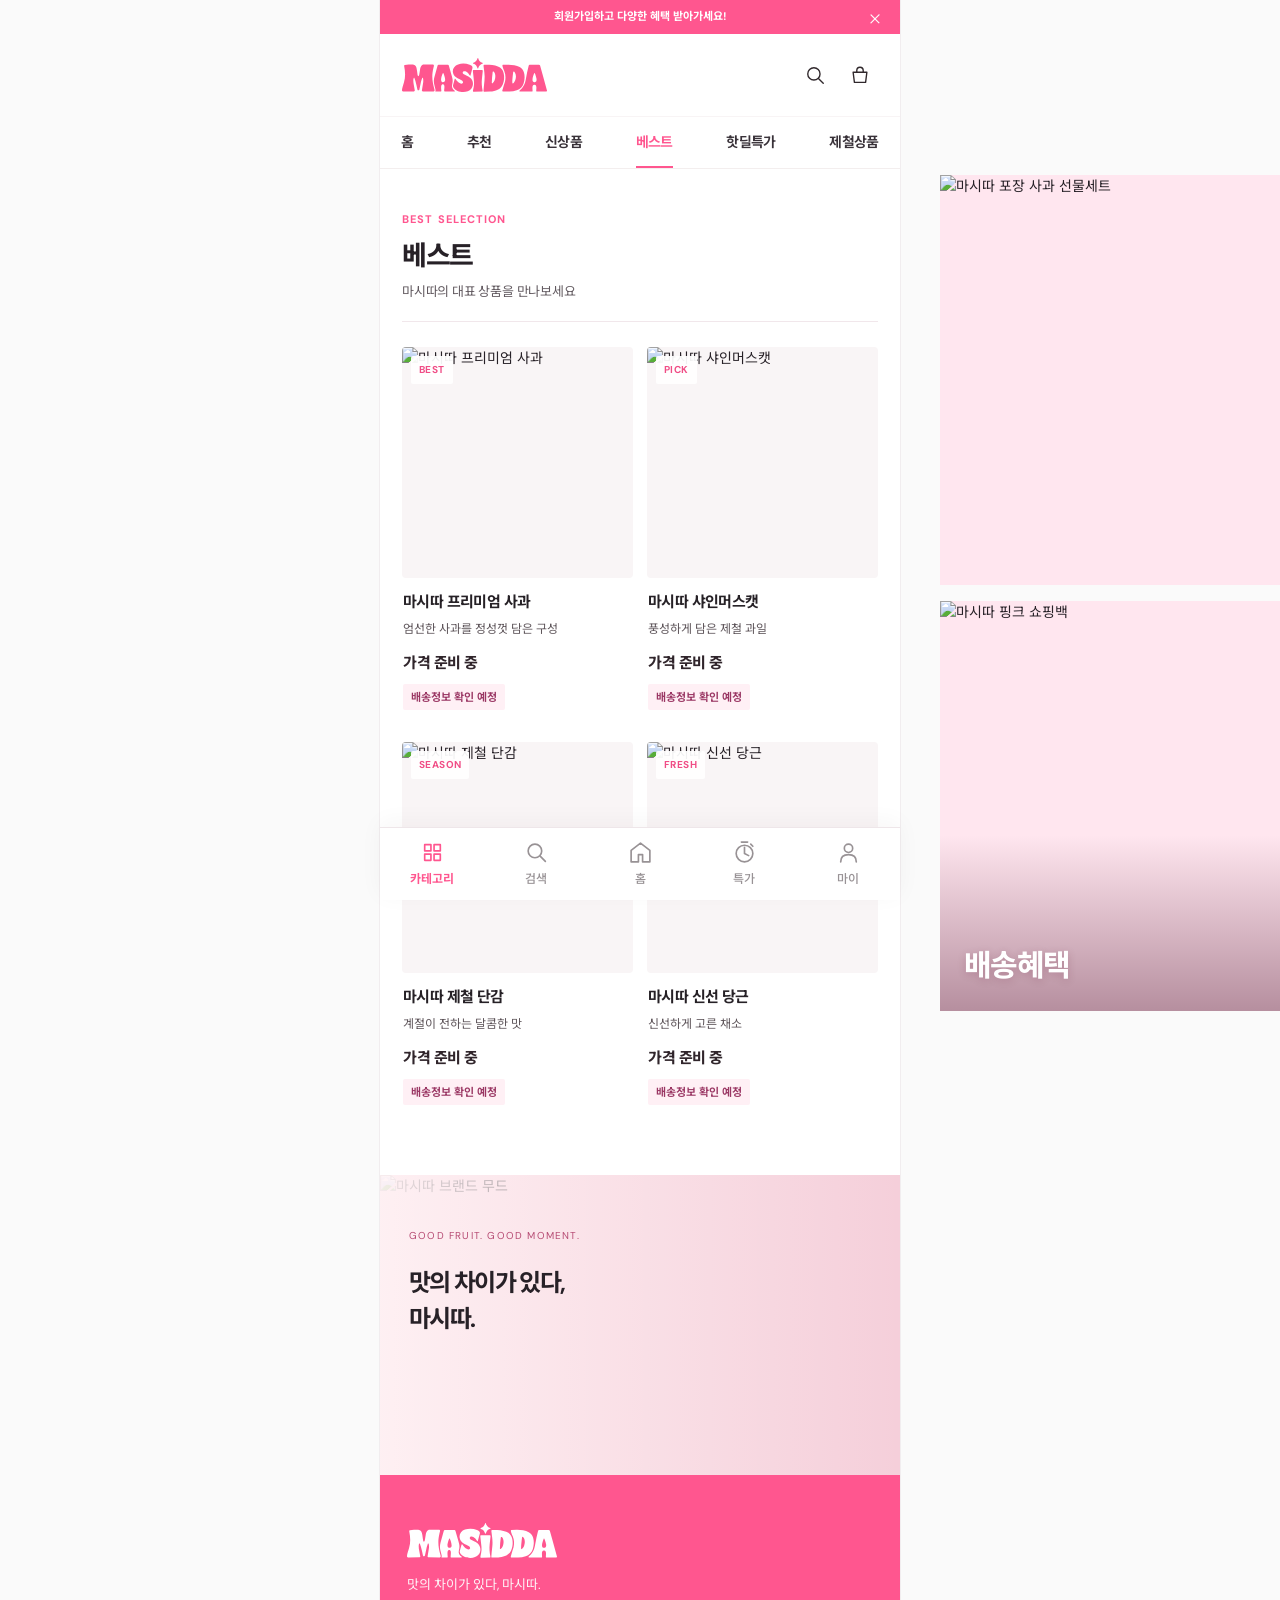
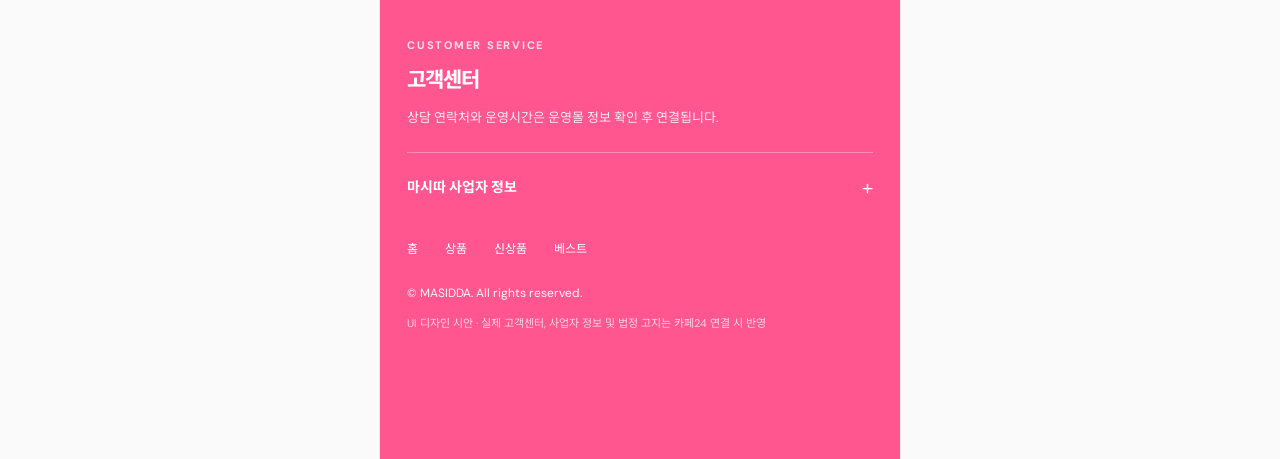
==== commit 2eb929f4: "Refresh MASIDDA diamond favicon cache and declare scalable SVG support" ====
--- a/best.html
+++ b/best.html
@@ -1,5 +1,5 @@
 <!doctype html>
-<html lang="ko"><head><meta charset="utf-8"><meta name="viewport" content="width=device-width,initial-scale=1"><meta name="theme-color" content="#FF568F"><title>베스트 | 마시따 MASIDDA</title><meta name="description" content="베스트 상품을 소개하는 마시따 쇼핑몰 디자인 시안"><link rel="preconnect" href="https://fonts.googleapis.com"><link rel="preconnect" href="https://fonts.gstatic.com" crossorigin><link href="https://fonts.googleapis.com/css2?family=DM+Sans:wght@400;500;600;700&family=Noto+Sans+KR:wght@400;500;600;700;800&display=swap" rel="stylesheet"><link rel="stylesheet" href="./styles.css"><script src="./script.js" defer></script></head>
+<html lang="ko"><head><meta charset="utf-8"><meta name="viewport" content="width=device-width,initial-scale=1"><meta name="theme-color" content="#FF568F"><link rel="icon" type="image/svg+xml" sizes="any" href="./assets/masidda-favicon.svg?v=2"><title>베스트 | 마시따 MASIDDA</title><meta name="description" content="베스트 상품을 소개하는 마시따 쇼핑몰 디자인 시안"><link rel="preconnect" href="https://fonts.googleapis.com"><link rel="preconnect" href="https://fonts.gstatic.com" crossorigin><link href="https://fonts.googleapis.com/css2?family=DM+Sans:wght@400;500;600;700&family=Noto+Sans+KR:wght@400;500;600;700;800&display=swap" rel="stylesheet"><link rel="stylesheet" href="./styles.css"><script src="./script.js" defer></script></head>
 <body class="no-listing-hero"><div class="site-frame">
 <aside class="right-promo" aria-label="마시따 브랜드 안내">
 <a class="side-banner side-banner-image-only" href="./season.html" aria-label="마시따 프리미엄 사과 선물세트 보기"><img src="https://nineworksdatabase.planus253.workers.dev/cdn/uncategorized/20261110-045407-2026-11-10-1-50-19-5f9f5aec.webp" alt="마시따 포장 사과 선물세트" loading="lazy"></a>
--- a/styles.css
+++ b/styles.css
@@ -310,3 +310,117 @@
 .listing-benefit{display:flex;gap:6px;align-items:center;margin-top:8px}
 .listing-benefit span{display:inline-flex;font-size:9.5px;line-height:1.5;color:#b45181;background:#fff2f8;padding:4px 6px;font-weight:600}
 @media(max-width:390px){.listing-section{padding:28px 16px 52px}.listing-grid{gap:28px 10px}.listing-meta h3{font-size:12.5px}.listing-pricing strong{font-size:14px}}
+
+/* Click-through product card links */
+.product-link{display:block;min-width:0;color:inherit;text-decoration:none;scroll-snap-align:start}
+.product-link .product-card,.product-link .listing-card{display:block;min-width:0;height:100%}
+.product-link:hover .product-photo img,.product-link:hover .listing-photo img{transform:scale(1.03)}
+.product-link:focus-visible{outline:2px solid #FF568F;outline-offset:3px}
+
+/* MASIDDA typography polish, Nov 2026 */
+:root{--text-primary:#272127;--text-secondary:#5f565c;--text-muted:#756b72;--hairline:#eee8eb}
+body{color:var(--text-primary);font-size:14px;line-height:1.58}
+.main-nav a{color:#393239!important;font-size:14px!important}
+.main-nav a.active{color:#FF568F!important}
+.section-head small,.listing-heading>span,.review-heading .section-label,.story-inner small,.line-promo-copy>span,.side-banner-copy>span{font-size:11px!important;font-weight:750!important;line-height:1.5;letter-spacing:.10em!important}
+.section-head h2,.listing-heading h2{line-height:1.32;letter-spacing:-.05em}
+.section-head h2{font-size:23px}
+.section-sub,.section-intro,.section-head>div>p,.listing-heading p{font-size:13px!important;line-height:1.7!important;color:#625a60!important;letter-spacing:-.015em}
+.section-head>a,.review-more{font-size:12px!important;font-weight:650;color:#655c62!important}
+.product-card h3,.listing-meta h3{font-size:15px!important;line-height:1.48!important;letter-spacing:-.04em;font-weight:700}
+.product-card p,.listing-meta>p{font-size:12px!important;line-height:1.65!important;color:#655c62!important}
+.product-card .price-placeholder{font-size:12px!important;line-height:1.55;color:#7d5667!important;letter-spacing:-.01em}
+.listing-pricing{margin:12px 0 7px}
+.listing-pricing strong{font-size:15px;letter-spacing:-.03em}
+.listing-benefit span{font-size:11px!important;padding:5px 8px!important;font-weight:650!important;color:#9a3663!important;background:#fff0f5!important}
+.listing-tag,.tag{font-size:10px!important;font-weight:700}
+.listing-section{padding-top:42px}
+.listing-grid{row-gap:32px}
+.category-icons a{font-size:12px!important;color:#474047!important;font-weight:650!important}
+.story-inner h2{font-size:30px;line-height:1.42}
+.story-inner p{font-size:13px!important;line-height:1.9!important;color:#675c63!important}
+.story-inner a{font-size:12px!important;font-weight:650}
+.line-promo .line-promo-copy strong{font-size:25px}
+.line-promo .line-promo-copy small{font-size:12px!important;line-height:1.6!important;color:#594850!important}
+.hero-copy>span{font-size:11px!important;letter-spacing:.11em!important}
+.hero-copy p{font-size:13px!important;line-height:1.65}
+.review-heading p,.review-detail p{font-size:12px!important;color:#61595e!important}
+.review-detail h3{font-size:15px!important}
+.review-author,.review-demo-label{font-size:11px!important;line-height:1.5!important;color:#766d72!important}
+.footer-brand p,.footer-service p{font-size:13px!important;line-height:1.7}
+.footer-kicker{font-size:11px!important}
+.footer-business summary{font-size:14px}
+.footer-business div{font-size:12px!important;line-height:1.75}
+.footer-nav a,.footer-copyright{font-size:12px!important}
+.footer-demo{font-size:11px!important;line-height:1.6}
+.bottom-navigation-item{font-size:12px!important}
+.listing-meta{padding-top:13px}
+@media(max-width:390px){
+ .section-head h2{font-size:21px}
+ .product-card h3,.listing-meta h3{font-size:13px!important}
+ .product-card p,.listing-meta>p{font-size:11.5px!important}
+ .category-icons a{font-size:11px!important}
+ .main-nav a{font-size:12px!important}
+ .bottom-navigation-item{font-size:11px!important}
+}
+
+
+/* Finish pass: premium spacing, interaction and accessibility */
+:root{--masidda-ink:#262126;--masidda-sub:#5e555a;--masidda-line:#eee7eb;--masidda-pink:#FF568F}
+html{scroll-padding-top:20px}
+.store{overflow:clip}
+.header{background:#fff;min-height:77px}
+.header-logo img{display:block}
+.header-actions .icon-btn{transition:background-color .2s,color .2s}
+.header-actions .icon-btn:hover{color:#FF568F;background:#fff0f5}
+.top-notice{letter-spacing:0;font-size:11px}
+.main-nav{scrollbar-width:none}
+.main-nav a{transition:color .2s}
+.main-nav a:not(.active):hover{color:#FF568F!important}
+.section-head,.review-heading{gap:12px}
+.section-head h2,.review-heading h2{word-break:keep-all}
+.category-icons{border-bottom:1px solid var(--masidda-line)}
+.category-icons a{transition:color .2s;min-width:0}
+.category-icons a:hover{color:#FF568F!important}
+.cat-circle{transition:transform .22s ease,background-color .22s ease,border-color .22s ease}
+.category-icons a:hover .cat-circle{transform:translateY(-2px);background:#ffe9f0}
+.product-photo,.listing-photo{border-radius:4px;isolation:isolate}
+.product-photo img,.listing-photo img{transition:transform .3s ease}
+.product-link:focus-visible{outline:2px solid #FF568F;outline-offset:4px;border-radius:4px}
+.product-card h3,.listing-meta h3{color:var(--masidda-ink)}
+.product-card p,.listing-meta>p{color:var(--masidda-sub)!important}
+.product-row{scroll-padding-inline:2px;padding-bottom:5px}
+.story-inner{padding-top:52px;padding-bottom:56px}
+.story-inner p{max-width:32em;margin-left:auto;margin-right:auto}
+.section-head>a,.review-more{transition:color .2s}
+.section-head>a:hover{color:#FF568F!important}
+.review-picture{border-radius:4px;overflow:hidden}
+.review-picture img{transition:transform .3s ease}
+.review-item:hover .review-picture img{transform:scale(1.025)}
+.review-stars{letter-spacing:.08em}
+.review-detail h3{word-break:keep-all}
+.line-promo .line-promo-copy{max-width:75%}
+.side-banner{transition:box-shadow .25s}
+.side-banner:focus-visible{outline:2px solid #FF568F;outline-offset:3px}
+.side-banner img{transition:transform .4s ease}
+.side-banner:hover img{transform:scale(1.02)}
+.footer{line-height:1.7}
+.footer-service{padding-top:15px!important}
+.footer-business summary{min-height:38px}
+.footer-nav{flex-wrap:wrap;row-gap:10px}
+.footer a:hover{opacity:.8}
+.bottom-navigation{backdrop-filter:blur(12px);-webkit-backdrop-filter:blur(12px)}
+.bottom-navigation-item{transition:color .2s,background-color .2s}
+.bottom-navigation-item:hover{color:#FF568F}
+.bottom-navigation-item svg{flex-shrink:0}
+.listing-grid{align-items:start}
+.listing-card{min-width:0}
+.listing-pricing strong{color:#30252b}
+.listing-benefit span{border-radius:2px}
+.search-panel{border-radius:8px}
+.search-form input:focus{border-color:#FF568F;outline:1px solid #FF568F}
+.search-results a:hover{color:#FF568F}
+@media(min-width:761px){.product-section{padding-top:44px;padding-bottom:47px}.listing-section{padding-bottom:70px}}
+@media(max-width:760px){.store{max-width:520px}.hero{max-height:630px}.section-head h2{font-size:22px}.listing-grid{gap:29px 13px}}
+@media(max-width:390px){.top-notice{font-size:10px}.section-head h2{font-size:20px}.footer-nav{gap:15px}}
+@media(prefers-reduced-motion:reduce){.product-photo img,.listing-photo img,.review-picture img,.side-banner img,.category-icons .cat-circle{transition:none!important;transform:none!important}}
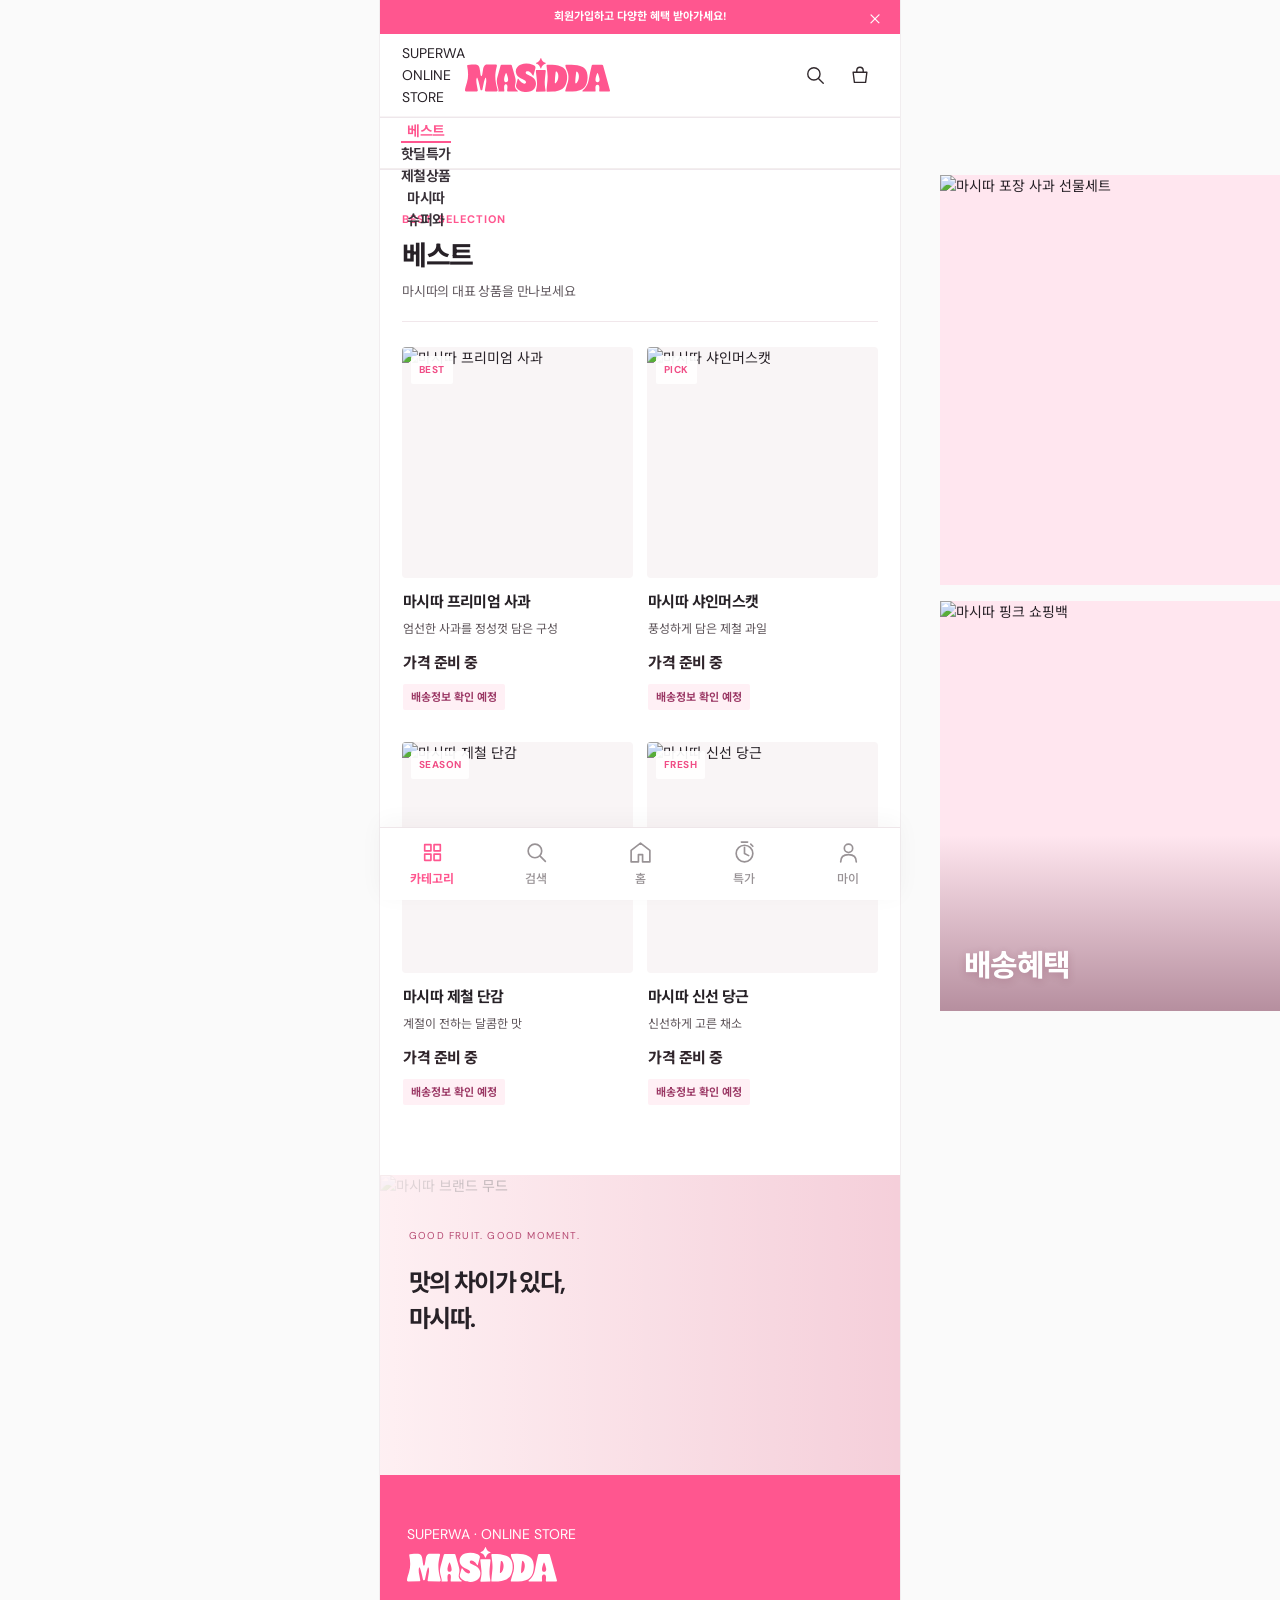
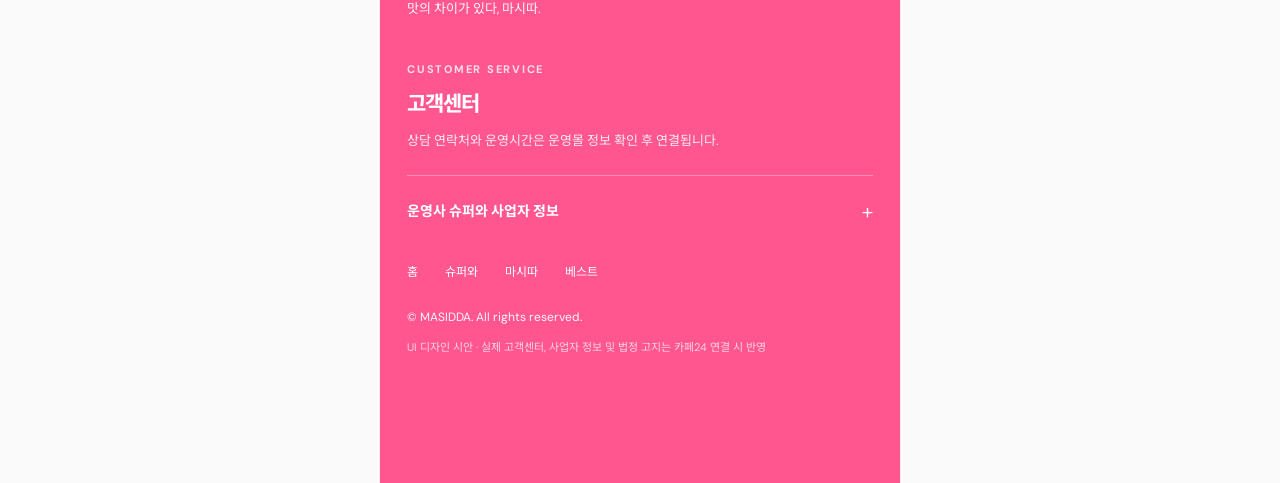
==== commit 106a23a1: "Introduce SUPERWA parent identity and MASIDDA brand navigation" ====
--- a/best.html
+++ b/best.html
@@ -7,13 +7,13 @@
 </aside>
 <main class="store" id="top">
   <div class="top-notice"><span>회원가입하고 다양한 혜택 받아가세요!</span><button id="closeNotice" aria-label="공지 닫기" type="button">×</button></div>
-  <header class="header"><a class="header-logo" href="./index.html" aria-label="마시따 홈"><img src="./assets/masidda-logo-pink.svg" alt="MASIDDA"></a><div class="header-actions"><button class="icon-btn search-toggle" type="button" aria-label="상품 검색"><svg viewBox="0 0 24 24" aria-hidden="true"><circle cx="10.8" cy="10.8" r="6.7"/><path d="m16 16 5 5"/></svg></button><button id="cartBtn" class="icon-btn" type="button" aria-label="장바구니"><svg viewBox="0 0 24 24" aria-hidden="true"><path d="M4.5 9h15l-1.4 11H5.9L4.5 9ZM8.5 9V7a3.5 3.5 0 0 1 7 0v2"/></svg></button></div></header>
-  <nav class="main-nav" aria-label="주요 메뉴"><a href="./index.html">홈</a><a href="./recommend.html">추천</a><a href="./new.html">신상품</a><a class="active" aria-current="page" href="./best.html">베스트</a><a href="./deals.html">핫딜특가</a><a href="./season.html">제철상품</a></nav>
+  <header class="header"><a class="header-logo brand-stack" href="./index.html" aria-label="슈퍼와 쇼핑몰 홈"><span class="brand-parent">SUPERWA <span class="brand-parent-note">ONLINE STORE</span></span><img src="./assets/masidda-logo-pink.svg" alt="MASIDDA"></a><div class="header-actions"><button class="icon-btn search-toggle" type="button" aria-label="상품 검색"><svg viewBox="0 0 24 24" aria-hidden="true"><circle cx="10.8" cy="10.8" r="6.7"/><path d="m16 16 5 5"/></svg></button><button id="cartBtn" class="icon-btn" type="button" aria-label="장바구니"><svg viewBox="0 0 24 24" aria-hidden="true"><path d="M4.5 9h15l-1.4 11H5.9L4.5 9ZM8.5 9V7a3.5 3.5 0 0 1 7 0v2"/></svg></button></div></header>
+  <nav class="main-nav" aria-label="주요 메뉴"><div class="main-nav-inner"><a href="./index.html">홈</a><a href="./recommend.html">추천</a><a href="./new.html">신상품</a><a href="./best.html" class="active" aria-current="page">베스트</a><a href="./deals.html">핫딜특가</a><a href="./season.html">제철상품</a><a href="./masidda.html">마시따</a><a href="./superwa.html">슈퍼와</a></div></nav>
   <section class="listing-section"><div class="listing-heading"><span>BEST SELECTION</span><h2>베스트</h2><p>마시따의 대표 상품을 만나보세요</p></div><div class="listing-grid"><a class="product-link" href="./product.html?item=apple" aria-label="마시따 프리미엄 사과 상품 상세 보기"><article class="listing-card"><div class="listing-photo"><img src="https://nineworksdatabase.planus253.workers.dev/cdn/uncategorized/20261110-045303-1-cff39577.webp" loading="lazy" alt="마시따 프리미엄 사과"><span class="listing-tag">BEST</span></div><div class="listing-meta"><h3>마시따 프리미엄 사과</h3><p>엄선한 사과를 정성껏 담은 구성</p><div class="listing-pricing"><strong>가격 준비 중</strong></div><div class="listing-benefit"><span>배송정보 확인 예정</span></div></div></article></a><a class="product-link" href="./product.html?item=grape" aria-label="마시따 샤인머스캣 상품 상세 보기"><article class="listing-card"><div class="listing-photo"><img src="https://nineworksdatabase.planus253.workers.dev/cdn/uncategorized/20261110-045305-4414-67def83f.webp" loading="lazy" alt="마시따 샤인머스캣"><span class="listing-tag">PICK</span></div><div class="listing-meta"><h3>마시따 샤인머스캣</h3><p>풍성하게 담은 제철 과일</p><div class="listing-pricing"><strong>가격 준비 중</strong></div><div class="listing-benefit"><span>배송정보 확인 예정</span></div></div></article></a><a class="product-link" href="./product.html?item=persimmon" aria-label="마시따 제철 단감 상품 상세 보기"><article class="listing-card"><div class="listing-photo"><img src="https://nineworksdatabase.planus253.workers.dev/cdn/uncategorized/20261110-045304-333-63febd70.webp" loading="lazy" alt="마시따 제철 단감"><span class="listing-tag">SEASON</span></div><div class="listing-meta"><h3>마시따 제철 단감</h3><p>계절이 전하는 달콤한 맛</p><div class="listing-pricing"><strong>가격 준비 중</strong></div><div class="listing-benefit"><span>배송정보 확인 예정</span></div></div></article></a><a class="product-link" href="./product.html?item=carrot" aria-label="마시따 신선 당근 상품 상세 보기"><article class="listing-card"><div class="listing-photo"><img src="https://nineworksdatabase.planus253.workers.dev/cdn/uncategorized/20261110-045305-4444-6c6596a1.webp" loading="lazy" alt="마시따 신선 당근"><span class="listing-tag">FRESH</span></div><div class="listing-meta"><h3>마시따 신선 당근</h3><p>신선하게 고른 채소</p><div class="listing-pricing"><strong>가격 준비 중</strong></div><div class="listing-benefit"><span>배송정보 확인 예정</span></div></div></article></a></div></section><section class="listing-promo"><img src="https://nineworksdatabase.planus253.workers.dev/cdn/uncategorized/20261110-045405-2684-182d01d9.webp" alt="마시따 브랜드 무드" loading="lazy"><div><span>GOOD FRUIT. GOOD MOMENT.</span><h2>맛의 차이가 있다,<br>마시따.</h2></div></section><footer class="footer" id="footer">
-  <div class="footer-brand"><img src="./assets/masidda-logo-white.svg" alt="MASIDDA"><p>맛의 차이가 있다, 마시따.</p></div>
+  <div class="footer-brand"><span class="footer-operator">SUPERWA · ONLINE STORE</span><img src="./assets/masidda-logo-white.svg" alt="MASIDDA"><p>맛의 차이가 있다, 마시따.</p></div>
   <div class="footer-service"><span class="footer-kicker">CUSTOMER SERVICE</span><h2>고객센터</h2><p>상담 연락처와 운영시간은 운영몰 정보 확인 후 연결됩니다.</p></div>
-  <details class="footer-business"><summary>마시따 사업자 정보 <span aria-hidden="true">+</span></summary><div>상호명, 대표자, 사업자등록번호, 통신판매업 신고번호, 주소 등 사업자 정보를 카페24 운영몰에서 확인 후 적용합니다.</div></details>
-  <div class="footer-nav"><a href="./index.html">홈</a><a href="./recommend.html">상품</a><a href="./new.html">신상품</a><a href="./best.html">베스트</a></div>
+  <details class="footer-business"><summary>운영사 슈퍼와 사업자 정보 <span aria-hidden="true">+</span></summary><div>상호명, 대표자, 사업자등록번호, 통신판매업 신고번호, 주소 등 사업자 정보를 카페24 운영몰에서 확인 후 적용합니다.</div></details>
+  <div class="footer-nav"><a href="./index.html">홈</a><a href="./superwa.html">슈퍼와</a><a href="./masidda.html">마시따</a><a href="./best.html">베스트</a></div>
   <p class="footer-copyright">© MASIDDA. All rights reserved.</p>
   <p class="footer-demo">UI 디자인 시안 · 실제 고객센터, 사업자 정보 및 법정 고지는 카페24 연결 시 반영</p>
 </footer>
--- a/styles.css
+++ b/styles.css
@@ -424,3 +424,12 @@
 @media(max-width:760px){.store{max-width:520px}.hero{max-height:630px}.section-head h2{font-size:22px}.listing-grid{gap:29px 13px}}
 @media(max-width:390px){.top-notice{font-size:10px}.section-head h2{font-size:20px}.footer-nav{gap:15px}}
 @media(prefers-reduced-motion:reduce){.product-photo img,.listing-photo img,.review-picture img,.side-banner img,.category-icons .cat-circle{transition:none!important;transform:none!important}}
+
+/* Sticky storefront header + category navigation while scrolling */
+:root{--masidda-sticky-header:83px}
+.site-frame,.store{overflow:visible!important}
+.header{position:sticky!important;top:0!important;z-index:32!important;height:var(--masidda-sticky-header)!important;min-height:0!important;background:#fff!important;box-shadow:0 1px 0 #eee7eb}
+.main-nav{position:sticky!important;top:var(--masidda-sticky-header)!important;z-index:31!important;background:#fff!important;box-shadow:0 1px 0 #efe8ec}
+.top-notice{position:relative;z-index:1}
+@media(max-width:760px){:root{--masidda-sticky-header:78px}}
+@media(max-width:390px){:root{--masidda-sticky-header:66px}}
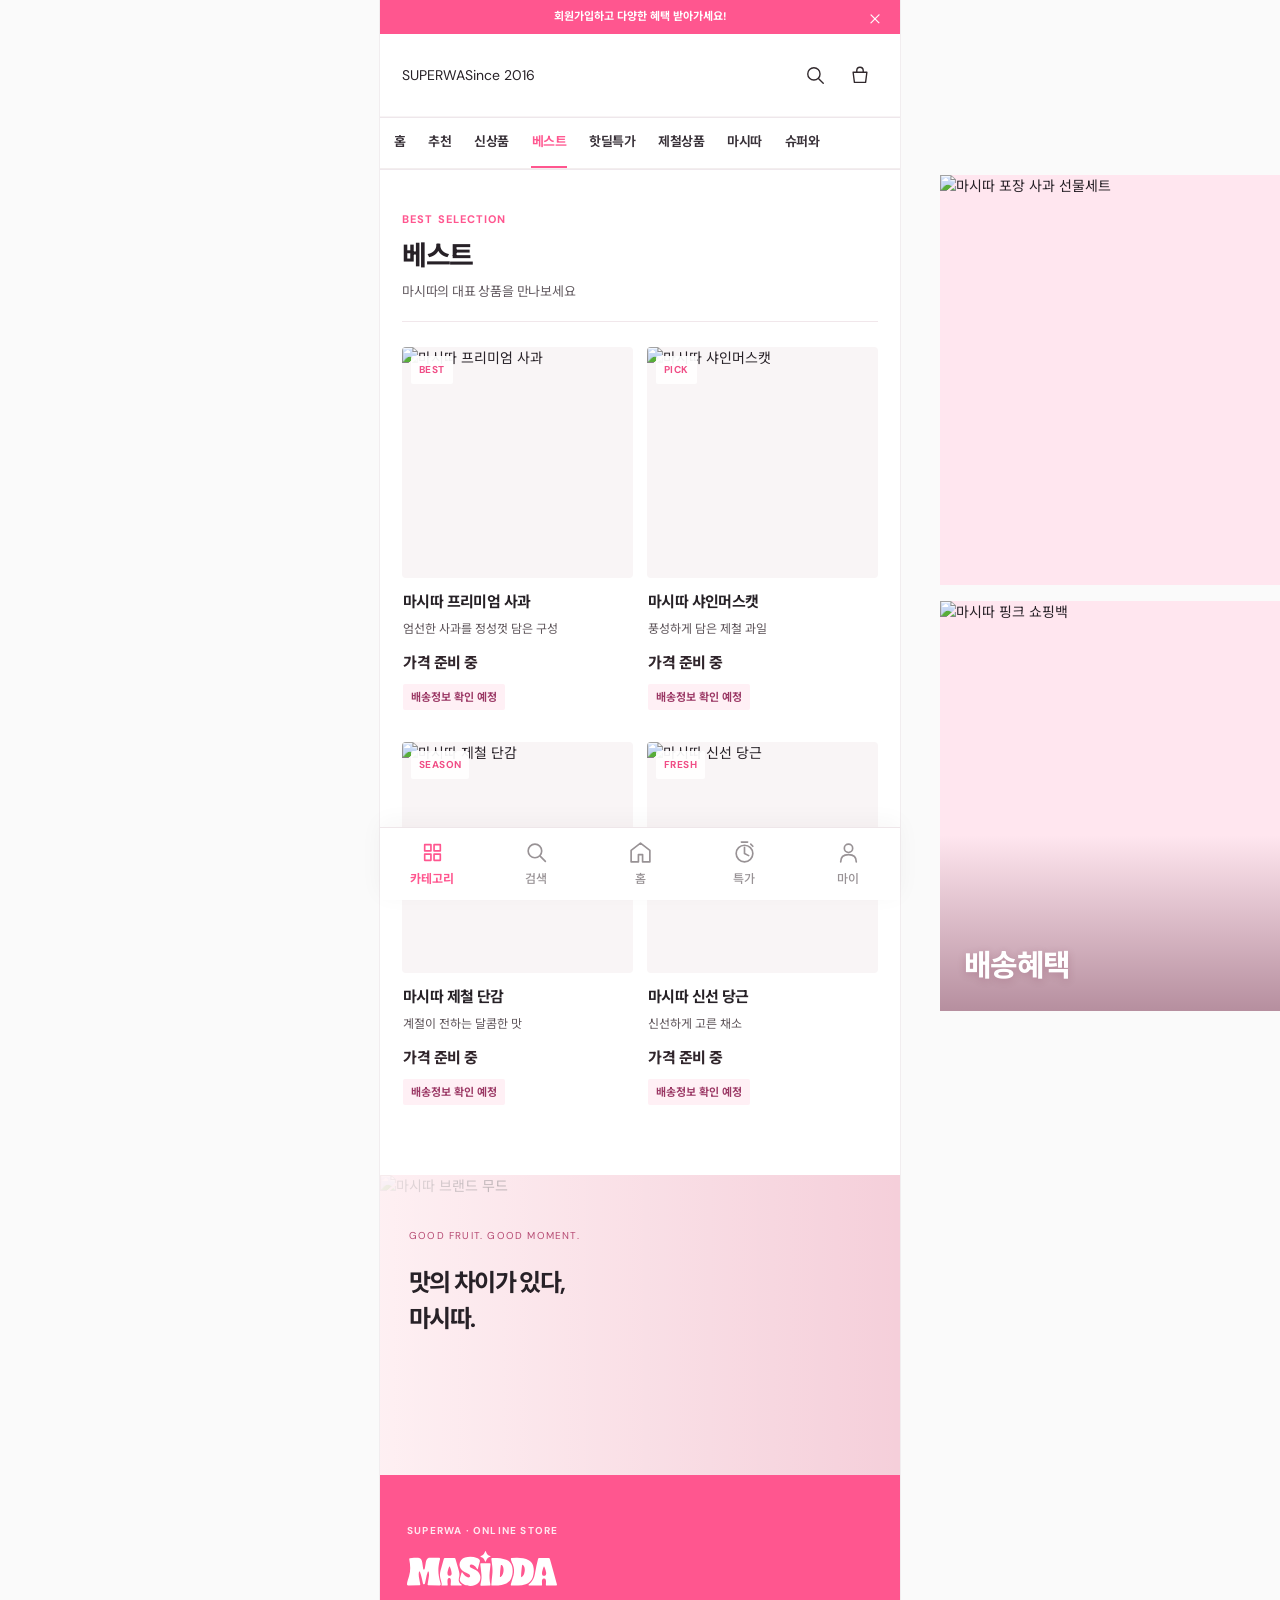
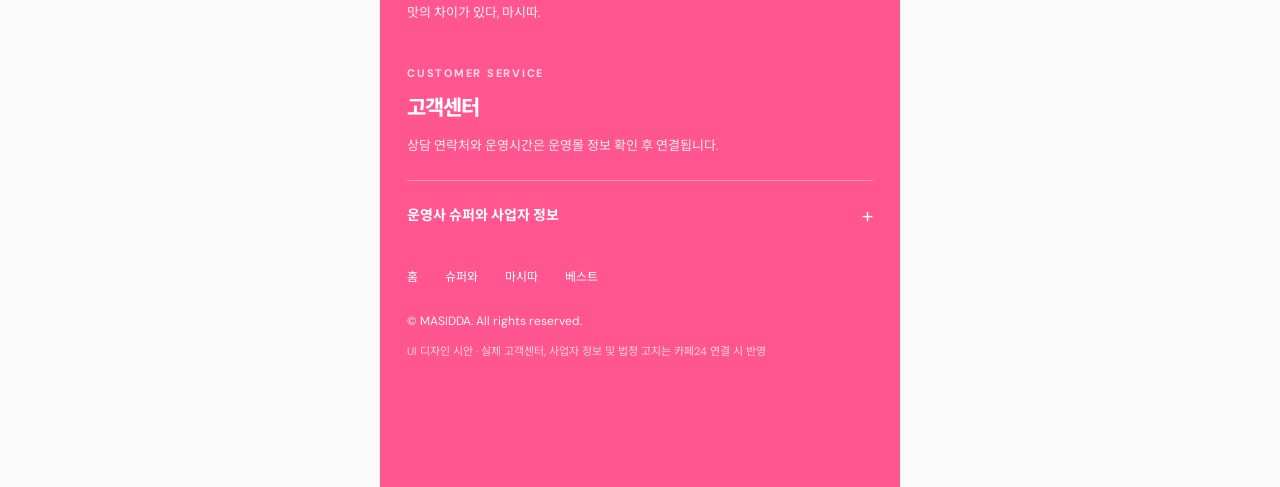
==== commit 92993e39: "Use SUPERWA as primary wordmark in integrated shop header" ====
--- a/best.html
+++ b/best.html
@@ -7,7 +7,7 @@
 </aside>
 <main class="store" id="top">
   <div class="top-notice"><span>회원가입하고 다양한 혜택 받아가세요!</span><button id="closeNotice" aria-label="공지 닫기" type="button">×</button></div>
-  <header class="header"><a class="header-logo brand-stack" href="./index.html" aria-label="슈퍼와 쇼핑몰 홈"><span class="brand-parent">SUPERWA <span class="brand-parent-note">ONLINE STORE</span></span><img src="./assets/masidda-logo-pink.svg" alt="MASIDDA"></a><div class="header-actions"><button class="icon-btn search-toggle" type="button" aria-label="상품 검색"><svg viewBox="0 0 24 24" aria-hidden="true"><circle cx="10.8" cy="10.8" r="6.7"/><path d="m16 16 5 5"/></svg></button><button id="cartBtn" class="icon-btn" type="button" aria-label="장바구니"><svg viewBox="0 0 24 24" aria-hidden="true"><path d="M4.5 9h15l-1.4 11H5.9L4.5 9ZM8.5 9V7a3.5 3.5 0 0 1 7 0v2"/></svg></button></div></header>
+  <header class="header"><a class="header-logo superwa-header-logo" href="./index.html" aria-label="슈퍼와 쇼핑몰 홈"><span class="superwa-wordmark">SUPERWA</span><span class="superwa-since">Since 2016</span></a><div class="header-actions"><button class="icon-btn search-toggle" type="button" aria-label="상품 검색"><svg viewBox="0 0 24 24" aria-hidden="true"><circle cx="10.8" cy="10.8" r="6.7"/><path d="m16 16 5 5"/></svg></button><button id="cartBtn" class="icon-btn" type="button" aria-label="장바구니"><svg viewBox="0 0 24 24" aria-hidden="true"><path d="M4.5 9h15l-1.4 11H5.9L4.5 9ZM8.5 9V7a3.5 3.5 0 0 1 7 0v2"/></svg></button></div></header>
   <nav class="main-nav" aria-label="주요 메뉴"><div class="main-nav-inner"><a href="./index.html">홈</a><a href="./recommend.html">추천</a><a href="./new.html">신상품</a><a href="./best.html" class="active" aria-current="page">베스트</a><a href="./deals.html">핫딜특가</a><a href="./season.html">제철상품</a><a href="./masidda.html">마시따</a><a href="./superwa.html">슈퍼와</a></div></nav>
   <section class="listing-section"><div class="listing-heading"><span>BEST SELECTION</span><h2>베스트</h2><p>마시따의 대표 상품을 만나보세요</p></div><div class="listing-grid"><a class="product-link" href="./product.html?item=apple" aria-label="마시따 프리미엄 사과 상품 상세 보기"><article class="listing-card"><div class="listing-photo"><img src="https://nineworksdatabase.planus253.workers.dev/cdn/uncategorized/20261110-045303-1-cff39577.webp" loading="lazy" alt="마시따 프리미엄 사과"><span class="listing-tag">BEST</span></div><div class="listing-meta"><h3>마시따 프리미엄 사과</h3><p>엄선한 사과를 정성껏 담은 구성</p><div class="listing-pricing"><strong>가격 준비 중</strong></div><div class="listing-benefit"><span>배송정보 확인 예정</span></div></div></article></a><a class="product-link" href="./product.html?item=grape" aria-label="마시따 샤인머스캣 상품 상세 보기"><article class="listing-card"><div class="listing-photo"><img src="https://nineworksdatabase.planus253.workers.dev/cdn/uncategorized/20261110-045305-4414-67def83f.webp" loading="lazy" alt="마시따 샤인머스캣"><span class="listing-tag">PICK</span></div><div class="listing-meta"><h3>마시따 샤인머스캣</h3><p>풍성하게 담은 제철 과일</p><div class="listing-pricing"><strong>가격 준비 중</strong></div><div class="listing-benefit"><span>배송정보 확인 예정</span></div></div></article></a><a class="product-link" href="./product.html?item=persimmon" aria-label="마시따 제철 단감 상품 상세 보기"><article class="listing-card"><div class="listing-photo"><img src="https://nineworksdatabase.planus253.workers.dev/cdn/uncategorized/20261110-045304-333-63febd70.webp" loading="lazy" alt="마시따 제철 단감"><span class="listing-tag">SEASON</span></div><div class="listing-meta"><h3>마시따 제철 단감</h3><p>계절이 전하는 달콤한 맛</p><div class="listing-pricing"><strong>가격 준비 중</strong></div><div class="listing-benefit"><span>배송정보 확인 예정</span></div></div></article></a><a class="product-link" href="./product.html?item=carrot" aria-label="마시따 신선 당근 상품 상세 보기"><article class="listing-card"><div class="listing-photo"><img src="https://nineworksdatabase.planus253.workers.dev/cdn/uncategorized/20261110-045305-4444-6c6596a1.webp" loading="lazy" alt="마시따 신선 당근"><span class="listing-tag">FRESH</span></div><div class="listing-meta"><h3>마시따 신선 당근</h3><p>신선하게 고른 채소</p><div class="listing-pricing"><strong>가격 준비 중</strong></div><div class="listing-benefit"><span>배송정보 확인 예정</span></div></div></article></a></div></section><section class="listing-promo"><img src="https://nineworksdatabase.planus253.workers.dev/cdn/uncategorized/20261110-045405-2684-182d01d9.webp" alt="마시따 브랜드 무드" loading="lazy"><div><span>GOOD FRUIT. GOOD MOMENT.</span><h2>맛의 차이가 있다,<br>마시따.</h2></div></section><footer class="footer" id="footer">
   <div class="footer-brand"><span class="footer-operator">SUPERWA · ONLINE STORE</span><img src="./assets/masidda-logo-white.svg" alt="MASIDDA"><p>맛의 차이가 있다, 마시따.</p></div>
--- a/styles.css
+++ b/styles.css
@@ -433,3 +433,70 @@
 .top-notice{position:relative;z-index:1}
 @media(max-width:760px){:root{--masidda-sticky-header:78px}}
 @media(max-width:390px){:root{--masidda-sticky-header:66px}}
+
+
+/* SUPERWA parent market + MASIDDA featured brand, Nov 2026 */
+.header .brand-stack{width:174px!important;min-width:174px;height:70px;display:flex;flex-direction:column;align-items:flex-start;justify-content:center;gap:4px}
+.brand-parent{display:block;font-family:"DM Sans","Noto Sans KR",sans-serif;color:#393237;font-size:10px;line-height:1.1;font-weight:800;letter-spacing:.045em}
+.brand-parent-note{font-size:8px;font-weight:500;color:#8b8086;letter-spacing:.07em;margin-left:5px}
+.header .brand-stack img{width:142px!important;max-height:36px}
+.main-nav{display:block!important;overflow-x:auto!important;overflow-y:hidden!important;padding:0 13px!important;white-space:nowrap;scrollbar-width:none;-webkit-overflow-scrolling:touch}
+.main-nav::-webkit-scrollbar{display:none}
+.main-nav-inner{width:max-content;min-width:100%;height:100%;display:flex;align-items:stretch;justify-content:flex-start;gap:21px}
+.main-nav-inner>a{display:flex;align-items:center;justify-content:center;height:100%;min-width:max-content;flex:0 0 auto;align-self:stretch;position:relative;font-size:13px!important;padding:0 1px}
+.main-nav-inner>a.active{color:#FF568F!important}
+.main-nav-inner>a.active:after{bottom:0;left:0;right:0}
+.footer-operator{display:block;font-size:10px;line-height:1.5;font-weight:700;letter-spacing:.12em;color:#fff;margin-bottom:13px;opacity:.86}
+.masidda-direct{padding:48px 29px 51px;background:#FF568F;color:white}
+.masidda-direct>span,.superwa-transition>span{font-size:10px;font-weight:750;letter-spacing:.13em;line-height:1.5}
+.masidda-direct h2{font-size:28px;line-height:1.35;letter-spacing:-.065em;margin:17px 0}
+.masidda-direct p{font-size:13px;line-height:1.7;color:#fff;margin:0 0 25px;opacity:.95}
+.masidda-direct a{display:inline-flex;align-items:center;justify-content:center;border:1px solid #fff;border-radius:3px;padding:11px 16px;font-size:12px;font-weight:700;color:#fff}
+.masidda-direct a:hover{background:#fff;color:#d94376}
+.superwa-transition{padding:50px 26px 35px;background:#FFF1F6}
+.superwa-transition>span{color:#D53D73}
+.superwa-transition h2{font-size:26px;letter-spacing:-.055em;line-height:1.4;margin:12px 0}
+.superwa-transition p{margin:0;color:#625d5b;font-size:13px;line-height:1.65}
+.superwa-home-collection{padding:37px 24px 55px}
+.superwa-home-grid{display:grid;grid-template-columns:1fr 1fr;gap:12px}
+.superwa-home-tile{display:flex;flex-direction:column;align-items:flex-start;min-height:180px;padding:22px 16px;background:#FFF4F8;border:1px solid #FFE1EB;border-radius:3px}
+.superwa-home-tile:nth-child(2){background:#FFF4F8;border-color:#FFE1EB}
+.superwa-home-tile>span{color:#D53D73;letter-spacing:.13em;font-size:10px;font-weight:700}
+.superwa-home-tile>strong{font-size:17px;letter-spacing:-.045em;line-height:1.45;margin:auto 0 8px}
+.superwa-home-tile>small{color:#665D62;font-size:11px}
+.superwa-home-tile:hover{border-color:#FF568F}
+.superwa-home-note{font-size:11px;line-height:1.6;color:#756A70;margin:17px 0 0}
+.brand-landing-intro{background:#fff1f6;padding:31px 25px 29px}
+.brand-landing-intro>span{font-size:10px;font-weight:700;letter-spacing:.13em;color:#b83c6c}
+.brand-landing-intro h2{font-size:26px;line-height:1.4;letter-spacing:-.06em;margin:13px 0 7px}
+.brand-landing-intro p{font-size:12px;color:#695961;margin:0}
+.brand-landing-links{display:grid;grid-template-columns:1fr;gap:9px;padding:32px 24px 52px}
+.brand-landing-links a{display:flex;align-items:center;justify-content:space-between;border-bottom:1px solid #eee4e8;padding:16px 3px;font-size:14px;font-weight:650}
+.brand-landing-links a:hover{color:#FF568F}
+.superwa-intro{background:#FFF1F6;padding:62px 29px 63px}
+.superwa-intro>span{font-size:11px;color:#D53D73;letter-spacing:.13em;font-weight:700}
+.superwa-intro h1{font-size:32px;letter-spacing:-.07em;line-height:1.4;margin:20px 0 13px}
+.superwa-intro p{font-size:13px;color:#5E555A;line-height:1.8;margin:0}
+.superwa-intro a,.superwa-shop-link{display:inline-block;margin-top:26px;padding:13px 17px;background:#FF568F;color:#fff;font-size:12px;font-weight:700;text-decoration:none;border-radius:3px}
+.superwa-categories{padding:42px 25px 52px}
+.superwa-category-grid{display:grid;grid-template-columns:1fr 1fr;gap:12px}
+.superwa-category-card{padding:22px 18px;min-height:152px;background:#FFF4F8;display:flex;flex-direction:column}
+.superwa-category-card>span{color:#D53D73;font-size:10px;letter-spacing:.12em}
+.superwa-category-card>strong{font-size:19px;margin-top:16px;letter-spacing:-.05em}
+.superwa-category-card>p{font-size:12px;color:#665D62;line-height:1.6;margin:7px 0 0}
+.superwa-brand-link{padding:54px 27px;background:#fff0f5}
+.superwa-brand-link>span{font-size:10px;letter-spacing:.14em;color:#c14c78;font-weight:700}
+.superwa-brand-link h2{font-size:25px;letter-spacing:-.06em;margin:14px 0 9px}
+.superwa-brand-link p{font-size:13px;line-height:1.7;color:#63565c;margin:0}
+.superwa-brand-link>a{display:inline-block;color:#a72d5e;border:1px solid #e2a9c2;padding:10px 16px;font-size:12px;font-weight:700;margin-top:25px}
+@media(max-width:390px){.header .brand-stack{width:144px!important;min-width:144px}.header .brand-stack img{width:129px!important}.brand-parent-note{font-size:7px}.main-nav-inner{gap:15px}.main-nav-inner>a{font-size:12px!important}.masidda-direct{padding:40px 21px}.superwa-home-collection,.superwa-categories{padding-left:18px;padding-right:18px}.superwa-home-tile{padding:17px 12px}.superwa-home-tile>strong{font-size:15px}}
+
+/* MASIDDA unified brand treatment for SUPERWA preview */
+.superwa-intro{background:#FFF1F6;color:#262126}
+.superwa-intro a,.superwa-shop-link{background:#FF568F;color:#fff;border:1px solid #FF568F;transition:background .2s ease}
+.superwa-intro a:hover,.superwa-shop-link:hover{background:#E63F7A;border-color:#E63F7A}
+.superwa-category-card{border:1px solid #FFE1EB;border-radius:3px}
+.superwa-category-card>strong,.superwa-home-tile>strong{color:#262126}
+.superwa-category-card>span,.superwa-home-tile>span{font-weight:750}
+.superwa-transition{border-top:1px solid #FFE0EA}
+.superwa-home-tile:focus-visible,.superwa-intro a:focus-visible,.superwa-shop-link:focus-visible{outline:2px solid #FF568F;outline-offset:3px}
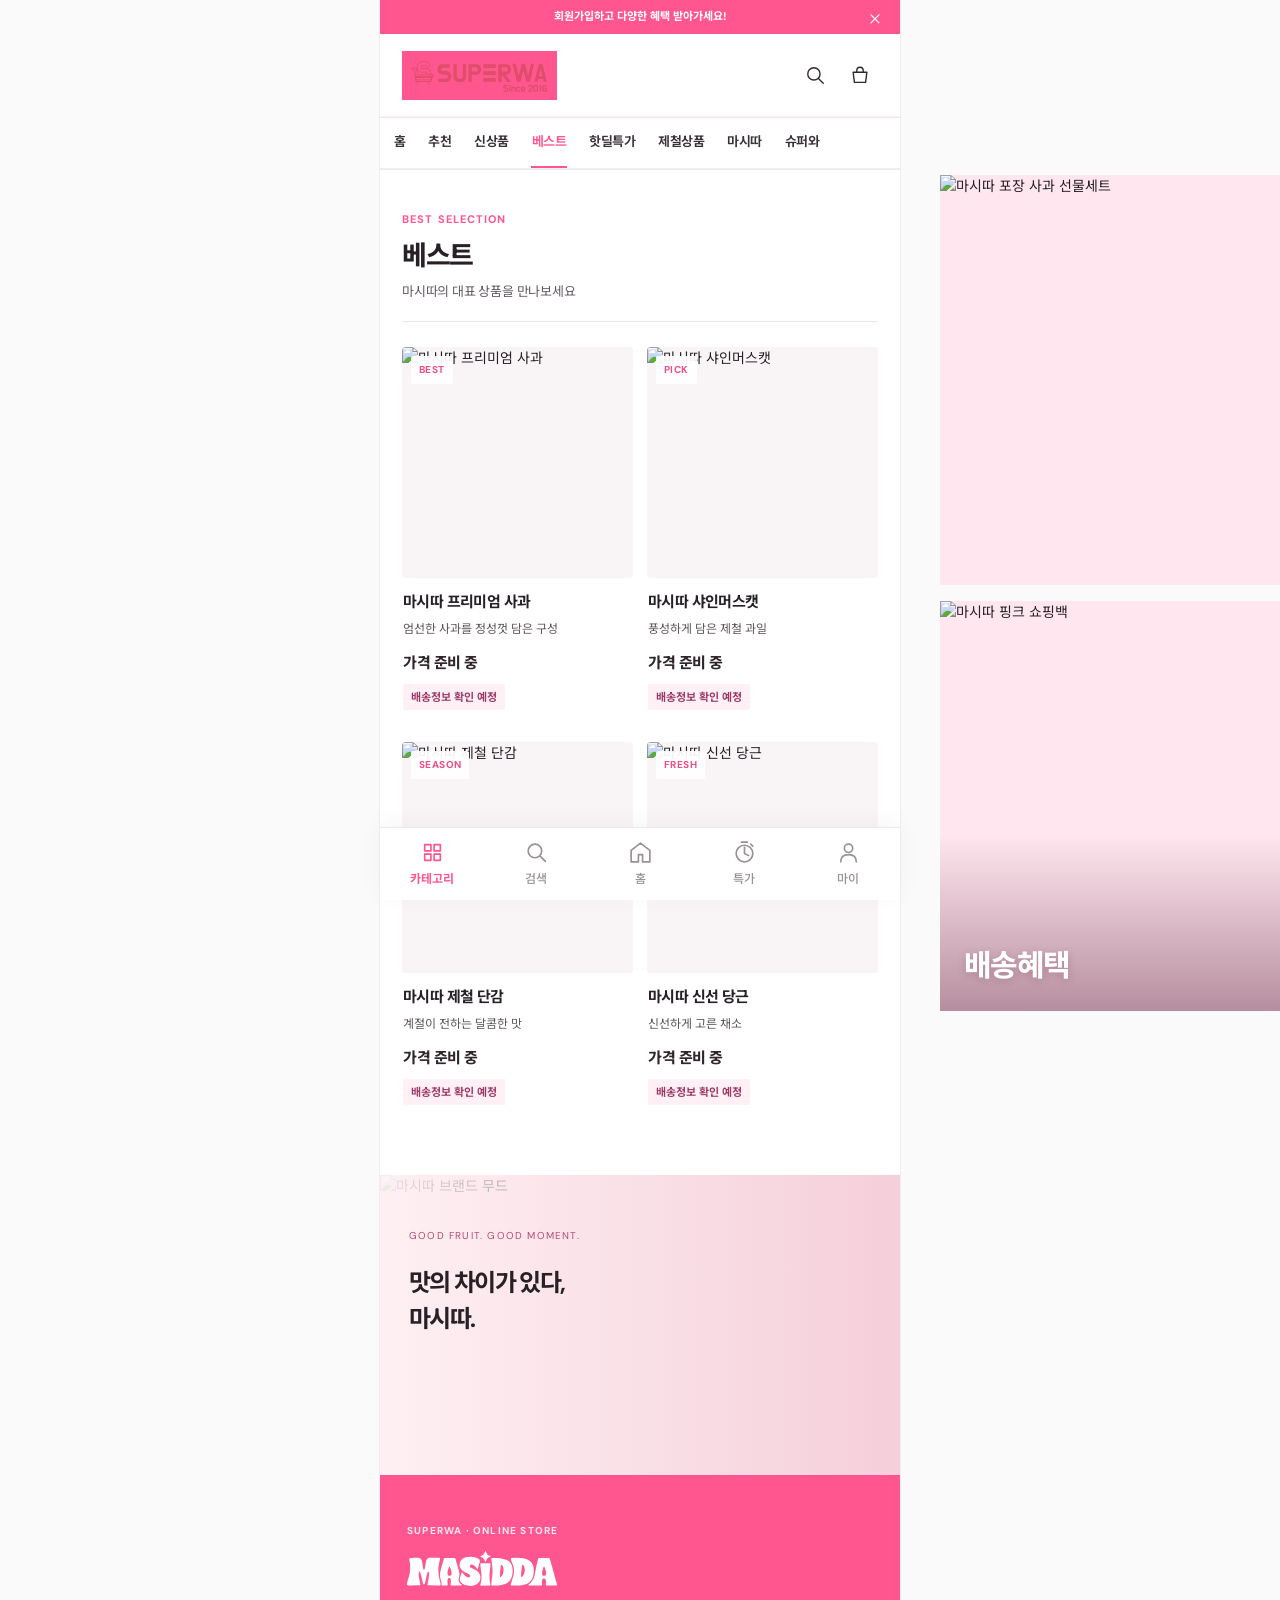
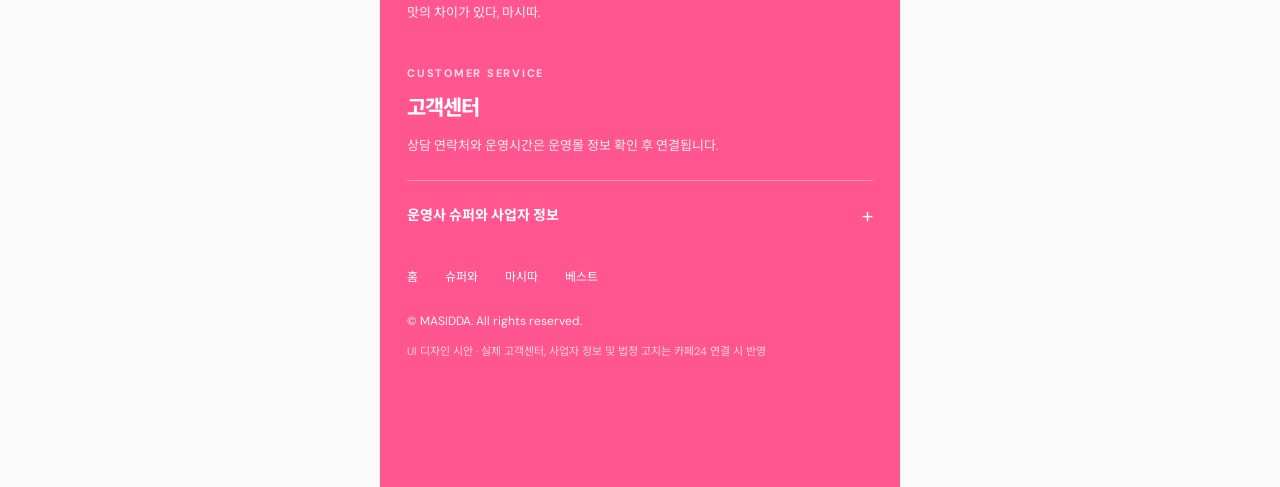
==== commit b3deeae3: "Replace temporary SUPERWA wordmark with supplied official SVG" ====
--- a/best.html
+++ b/best.html
@@ -7,7 +7,7 @@
 </aside>
 <main class="store" id="top">
   <div class="top-notice"><span>회원가입하고 다양한 혜택 받아가세요!</span><button id="closeNotice" aria-label="공지 닫기" type="button">×</button></div>
-  <header class="header"><a class="header-logo superwa-header-logo" href="./index.html" aria-label="슈퍼와 쇼핑몰 홈"><span class="superwa-wordmark">SUPERWA</span><span class="superwa-since">Since 2016</span></a><div class="header-actions"><button class="icon-btn search-toggle" type="button" aria-label="상품 검색"><svg viewBox="0 0 24 24" aria-hidden="true"><circle cx="10.8" cy="10.8" r="6.7"/><path d="m16 16 5 5"/></svg></button><button id="cartBtn" class="icon-btn" type="button" aria-label="장바구니"><svg viewBox="0 0 24 24" aria-hidden="true"><path d="M4.5 9h15l-1.4 11H5.9L4.5 9ZM8.5 9V7a3.5 3.5 0 0 1 7 0v2"/></svg></button></div></header>
+  <header class="header"><a class="header-logo superwa-header-logo" href="./index.html" aria-label="슈퍼와 쇼핑몰 홈"><img src="./assets/superwa-logo.svg" alt="SUPERWA 공식 로고"></a><div class="header-actions"><button class="icon-btn search-toggle" type="button" aria-label="상품 검색"><svg viewBox="0 0 24 24" aria-hidden="true"><circle cx="10.8" cy="10.8" r="6.7"/><path d="m16 16 5 5"/></svg></button><button id="cartBtn" class="icon-btn" type="button" aria-label="장바구니"><svg viewBox="0 0 24 24" aria-hidden="true"><path d="M4.5 9h15l-1.4 11H5.9L4.5 9ZM8.5 9V7a3.5 3.5 0 0 1 7 0v2"/></svg></button></div></header>
   <nav class="main-nav" aria-label="주요 메뉴"><div class="main-nav-inner"><a href="./index.html">홈</a><a href="./recommend.html">추천</a><a href="./new.html">신상품</a><a href="./best.html" class="active" aria-current="page">베스트</a><a href="./deals.html">핫딜특가</a><a href="./season.html">제철상품</a><a href="./masidda.html">마시따</a><a href="./superwa.html">슈퍼와</a></div></nav>
   <section class="listing-section"><div class="listing-heading"><span>BEST SELECTION</span><h2>베스트</h2><p>마시따의 대표 상품을 만나보세요</p></div><div class="listing-grid"><a class="product-link" href="./product.html?item=apple" aria-label="마시따 프리미엄 사과 상품 상세 보기"><article class="listing-card"><div class="listing-photo"><img src="https://nineworksdatabase.planus253.workers.dev/cdn/uncategorized/20261110-045303-1-cff39577.webp" loading="lazy" alt="마시따 프리미엄 사과"><span class="listing-tag">BEST</span></div><div class="listing-meta"><h3>마시따 프리미엄 사과</h3><p>엄선한 사과를 정성껏 담은 구성</p><div class="listing-pricing"><strong>가격 준비 중</strong></div><div class="listing-benefit"><span>배송정보 확인 예정</span></div></div></article></a><a class="product-link" href="./product.html?item=grape" aria-label="마시따 샤인머스캣 상품 상세 보기"><article class="listing-card"><div class="listing-photo"><img src="https://nineworksdatabase.planus253.workers.dev/cdn/uncategorized/20261110-045305-4414-67def83f.webp" loading="lazy" alt="마시따 샤인머스캣"><span class="listing-tag">PICK</span></div><div class="listing-meta"><h3>마시따 샤인머스캣</h3><p>풍성하게 담은 제철 과일</p><div class="listing-pricing"><strong>가격 준비 중</strong></div><div class="listing-benefit"><span>배송정보 확인 예정</span></div></div></article></a><a class="product-link" href="./product.html?item=persimmon" aria-label="마시따 제철 단감 상품 상세 보기"><article class="listing-card"><div class="listing-photo"><img src="https://nineworksdatabase.planus253.workers.dev/cdn/uncategorized/20261110-045304-333-63febd70.webp" loading="lazy" alt="마시따 제철 단감"><span class="listing-tag">SEASON</span></div><div class="listing-meta"><h3>마시따 제철 단감</h3><p>계절이 전하는 달콤한 맛</p><div class="listing-pricing"><strong>가격 준비 중</strong></div><div class="listing-benefit"><span>배송정보 확인 예정</span></div></div></article></a><a class="product-link" href="./product.html?item=carrot" aria-label="마시따 신선 당근 상품 상세 보기"><article class="listing-card"><div class="listing-photo"><img src="https://nineworksdatabase.planus253.workers.dev/cdn/uncategorized/20261110-045305-4444-6c6596a1.webp" loading="lazy" alt="마시따 신선 당근"><span class="listing-tag">FRESH</span></div><div class="listing-meta"><h3>마시따 신선 당근</h3><p>신선하게 고른 채소</p><div class="listing-pricing"><strong>가격 준비 중</strong></div><div class="listing-benefit"><span>배송정보 확인 예정</span></div></div></article></a></div></section><section class="listing-promo"><img src="https://nineworksdatabase.planus253.workers.dev/cdn/uncategorized/20261110-045405-2684-182d01d9.webp" alt="마시따 브랜드 무드" loading="lazy"><div><span>GOOD FRUIT. GOOD MOMENT.</span><h2>맛의 차이가 있다,<br>마시따.</h2></div></section><footer class="footer" id="footer">
   <div class="footer-brand"><span class="footer-operator">SUPERWA · ONLINE STORE</span><img src="./assets/masidda-logo-white.svg" alt="MASIDDA"><p>맛의 차이가 있다, 마시따.</p></div>
--- a/styles.css
+++ b/styles.css
@@ -500,3 +500,10 @@
 .superwa-category-card>span,.superwa-home-tile>span{font-weight:750}
 .superwa-transition{border-top:1px solid #FFE0EA}
 .superwa-home-tile:focus-visible,.superwa-intro a:focus-visible,.superwa-shop-link:focus-visible{outline:2px solid #FF568F;outline-offset:3px}
+
+
+/* SUPERWA master brand logo; MASIDDA original SVG remains on its brand page */
+.header .superwa-header-logo{width:155px!important;min-width:155px;max-width:155px;height:49px;display:flex;align-items:center;justify-content:center;flex-direction:column;gap:0;padding:5px 10px 4px;background:#FF568F;color:#fff;line-height:1}
+.superwa-header-logo .superwa-wordmark{font-family:"DM Sans","Noto Sans KR",sans-serif;color:#fff;display:block;font-size:24px;font-weight:800;letter-spacing:-.075em;line-height:1.05}
+.superwa-header-logo .superwa-since{display:block;align-self:flex-end;color:#fff;font-family:"DM Sans",sans-serif;font-size:8px;line-height:1;font-weight:700;letter-spacing:-.015em;margin-right:2px}
+@media(max-width:390px){.header .superwa-header-logo{width:138px!important;min-width:138px;max-width:138px;height:44px}.superwa-header-logo .superwa-wordmark{font-size:21px}.superwa-header-logo .superwa-since{font-size:7px}}
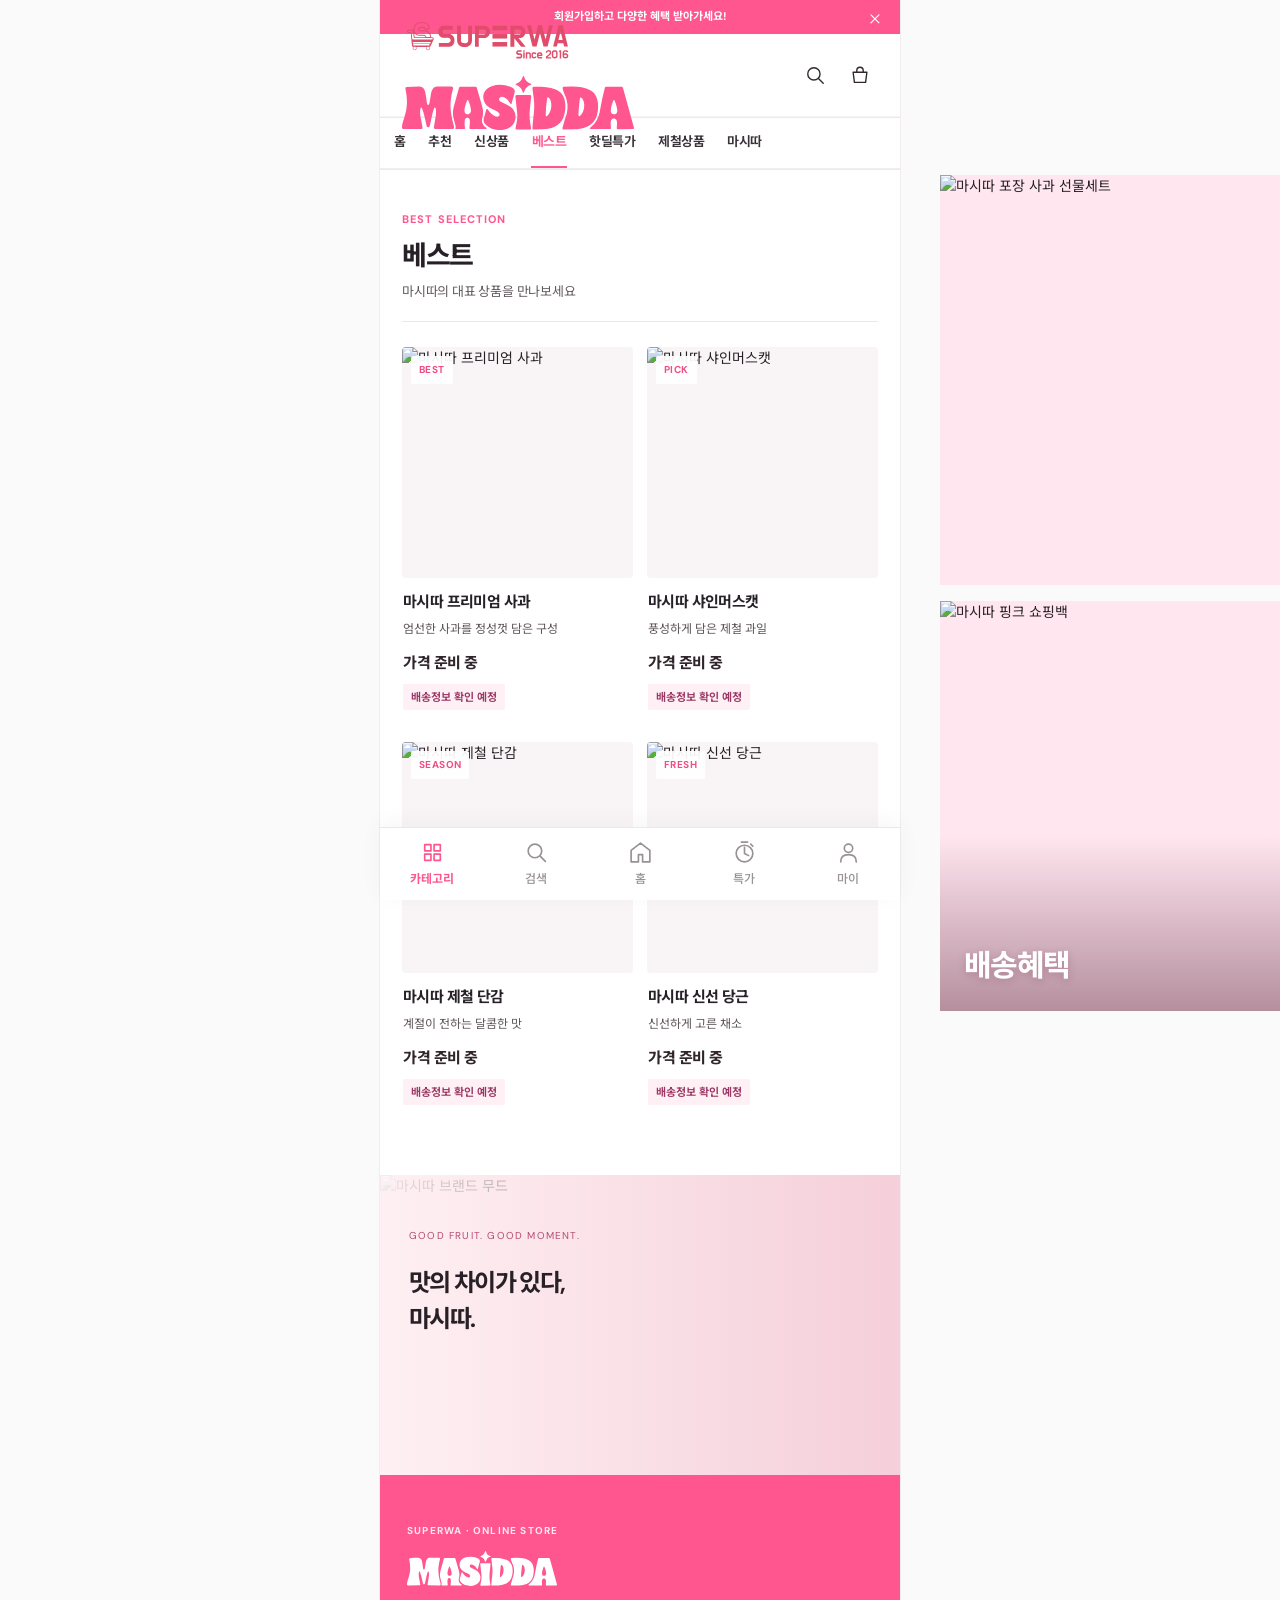
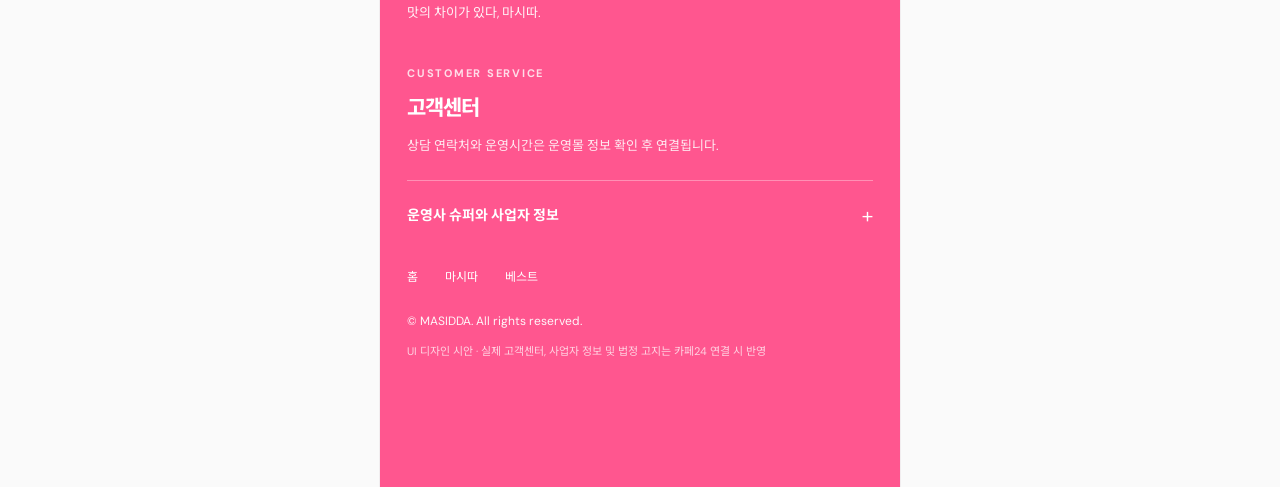
==== commit d9a6e8e3: "Place SUPERWA and MASIDDA official logos together and remove SUPERWA top menu item" ====
--- a/best.html
+++ b/best.html
@@ -7,13 +7,13 @@
 </aside>
 <main class="store" id="top">
   <div class="top-notice"><span>회원가입하고 다양한 혜택 받아가세요!</span><button id="closeNotice" aria-label="공지 닫기" type="button">×</button></div>
-  <header class="header"><a class="header-logo superwa-header-logo" href="./index.html" aria-label="슈퍼와 쇼핑몰 홈"><img src="./assets/superwa-logo.svg" alt="SUPERWA 공식 로고"></a><div class="header-actions"><button class="icon-btn search-toggle" type="button" aria-label="상품 검색"><svg viewBox="0 0 24 24" aria-hidden="true"><circle cx="10.8" cy="10.8" r="6.7"/><path d="m16 16 5 5"/></svg></button><button id="cartBtn" class="icon-btn" type="button" aria-label="장바구니"><svg viewBox="0 0 24 24" aria-hidden="true"><path d="M4.5 9h15l-1.4 11H5.9L4.5 9ZM8.5 9V7a3.5 3.5 0 0 1 7 0v2"/></svg></button></div></header>
-  <nav class="main-nav" aria-label="주요 메뉴"><div class="main-nav-inner"><a href="./index.html">홈</a><a href="./recommend.html">추천</a><a href="./new.html">신상품</a><a href="./best.html" class="active" aria-current="page">베스트</a><a href="./deals.html">핫딜특가</a><a href="./season.html">제철상품</a><a href="./masidda.html">마시따</a><a href="./superwa.html">슈퍼와</a></div></nav>
+  <header class="header"><div class="header-brand-lockup"><a class="header-logo superwa-header-logo" href="./index.html" aria-label="슈퍼와 쇼핑몰 홈"><img src="./assets/superwa-logo.svg" alt="SUPERWA"></a><span class="header-brand-divider" aria-hidden="true"></span><a class="header-masidda-logo" href="./masidda.html" aria-label="마시따 브랜드관"><img src="./assets/masidda-logo-pink.svg" alt="MASIDDA"></a></div><div class="header-actions"><button class="icon-btn search-toggle" type="button" aria-label="상품 검색"><svg viewBox="0 0 24 24" aria-hidden="true"><circle cx="10.8" cy="10.8" r="6.7"/><path d="m16 16 5 5"/></svg></button><button id="cartBtn" class="icon-btn" type="button" aria-label="장바구니"><svg viewBox="0 0 24 24" aria-hidden="true"><path d="M4.5 9h15l-1.4 11H5.9L4.5 9ZM8.5 9V7a3.5 3.5 0 0 1 7 0v2"/></svg></button></div></header>
+  <nav class="main-nav" aria-label="주요 메뉴"><div class="main-nav-inner"><a href="./index.html">홈</a><a href="./recommend.html">추천</a><a href="./new.html">신상품</a><a href="./best.html" class="active" aria-current="page">베스트</a><a href="./deals.html">핫딜특가</a><a href="./season.html">제철상품</a><a href="./masidda.html">마시따</a></div></nav>
   <section class="listing-section"><div class="listing-heading"><span>BEST SELECTION</span><h2>베스트</h2><p>마시따의 대표 상품을 만나보세요</p></div><div class="listing-grid"><a class="product-link" href="./product.html?item=apple" aria-label="마시따 프리미엄 사과 상품 상세 보기"><article class="listing-card"><div class="listing-photo"><img src="https://nineworksdatabase.planus253.workers.dev/cdn/uncategorized/20261110-045303-1-cff39577.webp" loading="lazy" alt="마시따 프리미엄 사과"><span class="listing-tag">BEST</span></div><div class="listing-meta"><h3>마시따 프리미엄 사과</h3><p>엄선한 사과를 정성껏 담은 구성</p><div class="listing-pricing"><strong>가격 준비 중</strong></div><div class="listing-benefit"><span>배송정보 확인 예정</span></div></div></article></a><a class="product-link" href="./product.html?item=grape" aria-label="마시따 샤인머스캣 상품 상세 보기"><article class="listing-card"><div class="listing-photo"><img src="https://nineworksdatabase.planus253.workers.dev/cdn/uncategorized/20261110-045305-4414-67def83f.webp" loading="lazy" alt="마시따 샤인머스캣"><span class="listing-tag">PICK</span></div><div class="listing-meta"><h3>마시따 샤인머스캣</h3><p>풍성하게 담은 제철 과일</p><div class="listing-pricing"><strong>가격 준비 중</strong></div><div class="listing-benefit"><span>배송정보 확인 예정</span></div></div></article></a><a class="product-link" href="./product.html?item=persimmon" aria-label="마시따 제철 단감 상품 상세 보기"><article class="listing-card"><div class="listing-photo"><img src="https://nineworksdatabase.planus253.workers.dev/cdn/uncategorized/20261110-045304-333-63febd70.webp" loading="lazy" alt="마시따 제철 단감"><span class="listing-tag">SEASON</span></div><div class="listing-meta"><h3>마시따 제철 단감</h3><p>계절이 전하는 달콤한 맛</p><div class="listing-pricing"><strong>가격 준비 중</strong></div><div class="listing-benefit"><span>배송정보 확인 예정</span></div></div></article></a><a class="product-link" href="./product.html?item=carrot" aria-label="마시따 신선 당근 상품 상세 보기"><article class="listing-card"><div class="listing-photo"><img src="https://nineworksdatabase.planus253.workers.dev/cdn/uncategorized/20261110-045305-4444-6c6596a1.webp" loading="lazy" alt="마시따 신선 당근"><span class="listing-tag">FRESH</span></div><div class="listing-meta"><h3>마시따 신선 당근</h3><p>신선하게 고른 채소</p><div class="listing-pricing"><strong>가격 준비 중</strong></div><div class="listing-benefit"><span>배송정보 확인 예정</span></div></div></article></a></div></section><section class="listing-promo"><img src="https://nineworksdatabase.planus253.workers.dev/cdn/uncategorized/20261110-045405-2684-182d01d9.webp" alt="마시따 브랜드 무드" loading="lazy"><div><span>GOOD FRUIT. GOOD MOMENT.</span><h2>맛의 차이가 있다,<br>마시따.</h2></div></section><footer class="footer" id="footer">
   <div class="footer-brand"><span class="footer-operator">SUPERWA · ONLINE STORE</span><img src="./assets/masidda-logo-white.svg" alt="MASIDDA"><p>맛의 차이가 있다, 마시따.</p></div>
   <div class="footer-service"><span class="footer-kicker">CUSTOMER SERVICE</span><h2>고객센터</h2><p>상담 연락처와 운영시간은 운영몰 정보 확인 후 연결됩니다.</p></div>
   <details class="footer-business"><summary>운영사 슈퍼와 사업자 정보 <span aria-hidden="true">+</span></summary><div>상호명, 대표자, 사업자등록번호, 통신판매업 신고번호, 주소 등 사업자 정보를 카페24 운영몰에서 확인 후 적용합니다.</div></details>
-  <div class="footer-nav"><a href="./index.html">홈</a><a href="./superwa.html">슈퍼와</a><a href="./masidda.html">마시따</a><a href="./best.html">베스트</a></div>
+  <div class="footer-nav"><a href="./index.html">홈</a><a href="./masidda.html">마시따</a><a href="./best.html">베스트</a></div>
   <p class="footer-copyright">© MASIDDA. All rights reserved.</p>
   <p class="footer-demo">UI 디자인 시안 · 실제 고객센터, 사업자 정보 및 법정 고지는 카페24 연결 시 반영</p>
 </footer>
--- a/styles.css
+++ b/styles.css
@@ -507,3 +507,9 @@
 .superwa-header-logo .superwa-wordmark{font-family:"DM Sans","Noto Sans KR",sans-serif;color:#fff;display:block;font-size:24px;font-weight:800;letter-spacing:-.075em;line-height:1.05}
 .superwa-header-logo .superwa-since{display:block;align-self:flex-end;color:#fff;font-family:"DM Sans",sans-serif;font-size:8px;line-height:1;font-weight:700;letter-spacing:-.015em;margin-right:2px}
 @media(max-width:390px){.header .superwa-header-logo{width:138px!important;min-width:138px;max-width:138px;height:44px}.superwa-header-logo .superwa-wordmark{font-size:21px}.superwa-header-logo .superwa-since{font-size:7px}}
+
+
+/* Official SUPERWA vector lockup: preserve original artwork and its pink fill */
+.header .superwa-header-logo{width:172px!important;min-width:172px;max-width:172px;height:62px!important;background:transparent!important;display:flex!important;align-items:center!important;justify-content:flex-start!important;padding:0!important;overflow:visible}
+.header .superwa-header-logo img{display:block;width:172px!important;height:55px!important;max-width:172px!important;max-height:55px!important;object-fit:contain;object-position:left center}
+@media(max-width:390px){.header .superwa-header-logo{width:149px!important;min-width:149px;max-width:149px;height:56px!important}.header .superwa-header-logo img{width:149px!important;height:49px!important;max-width:149px!important;max-height:49px!important}}
